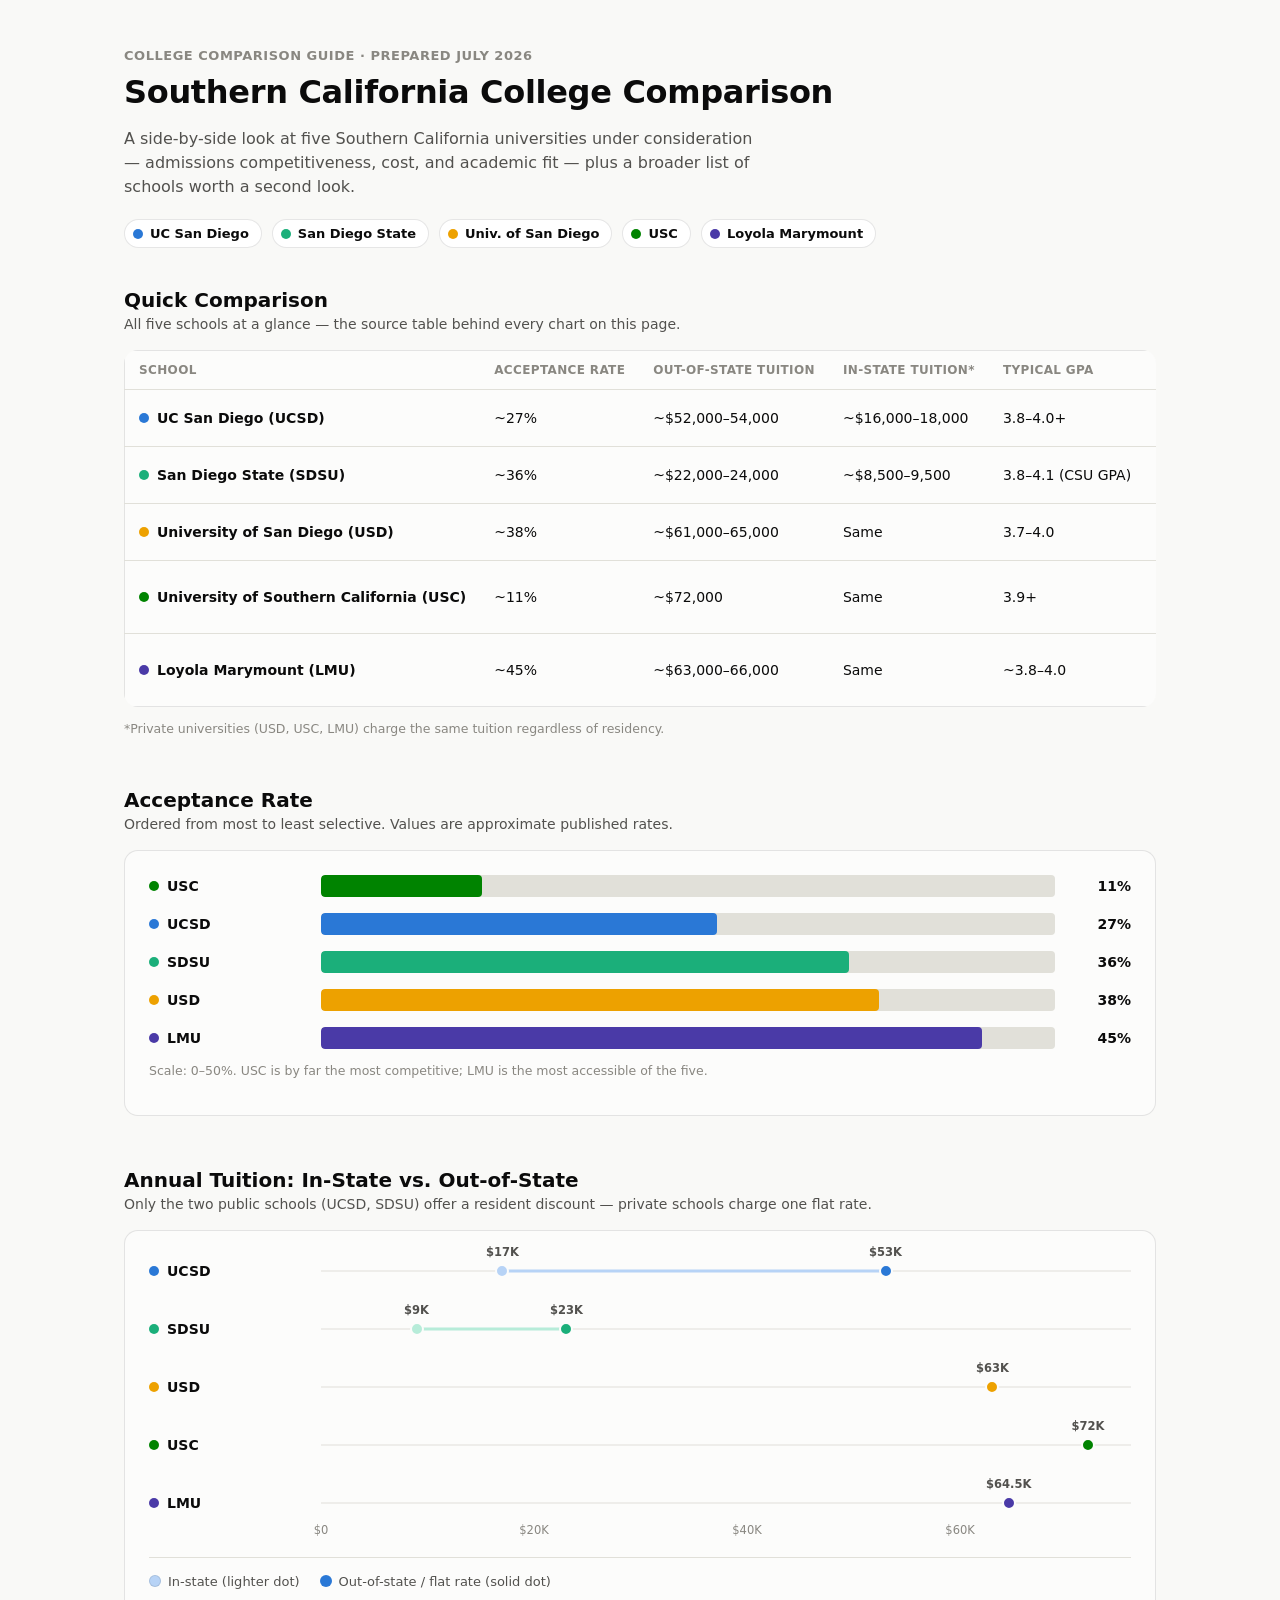
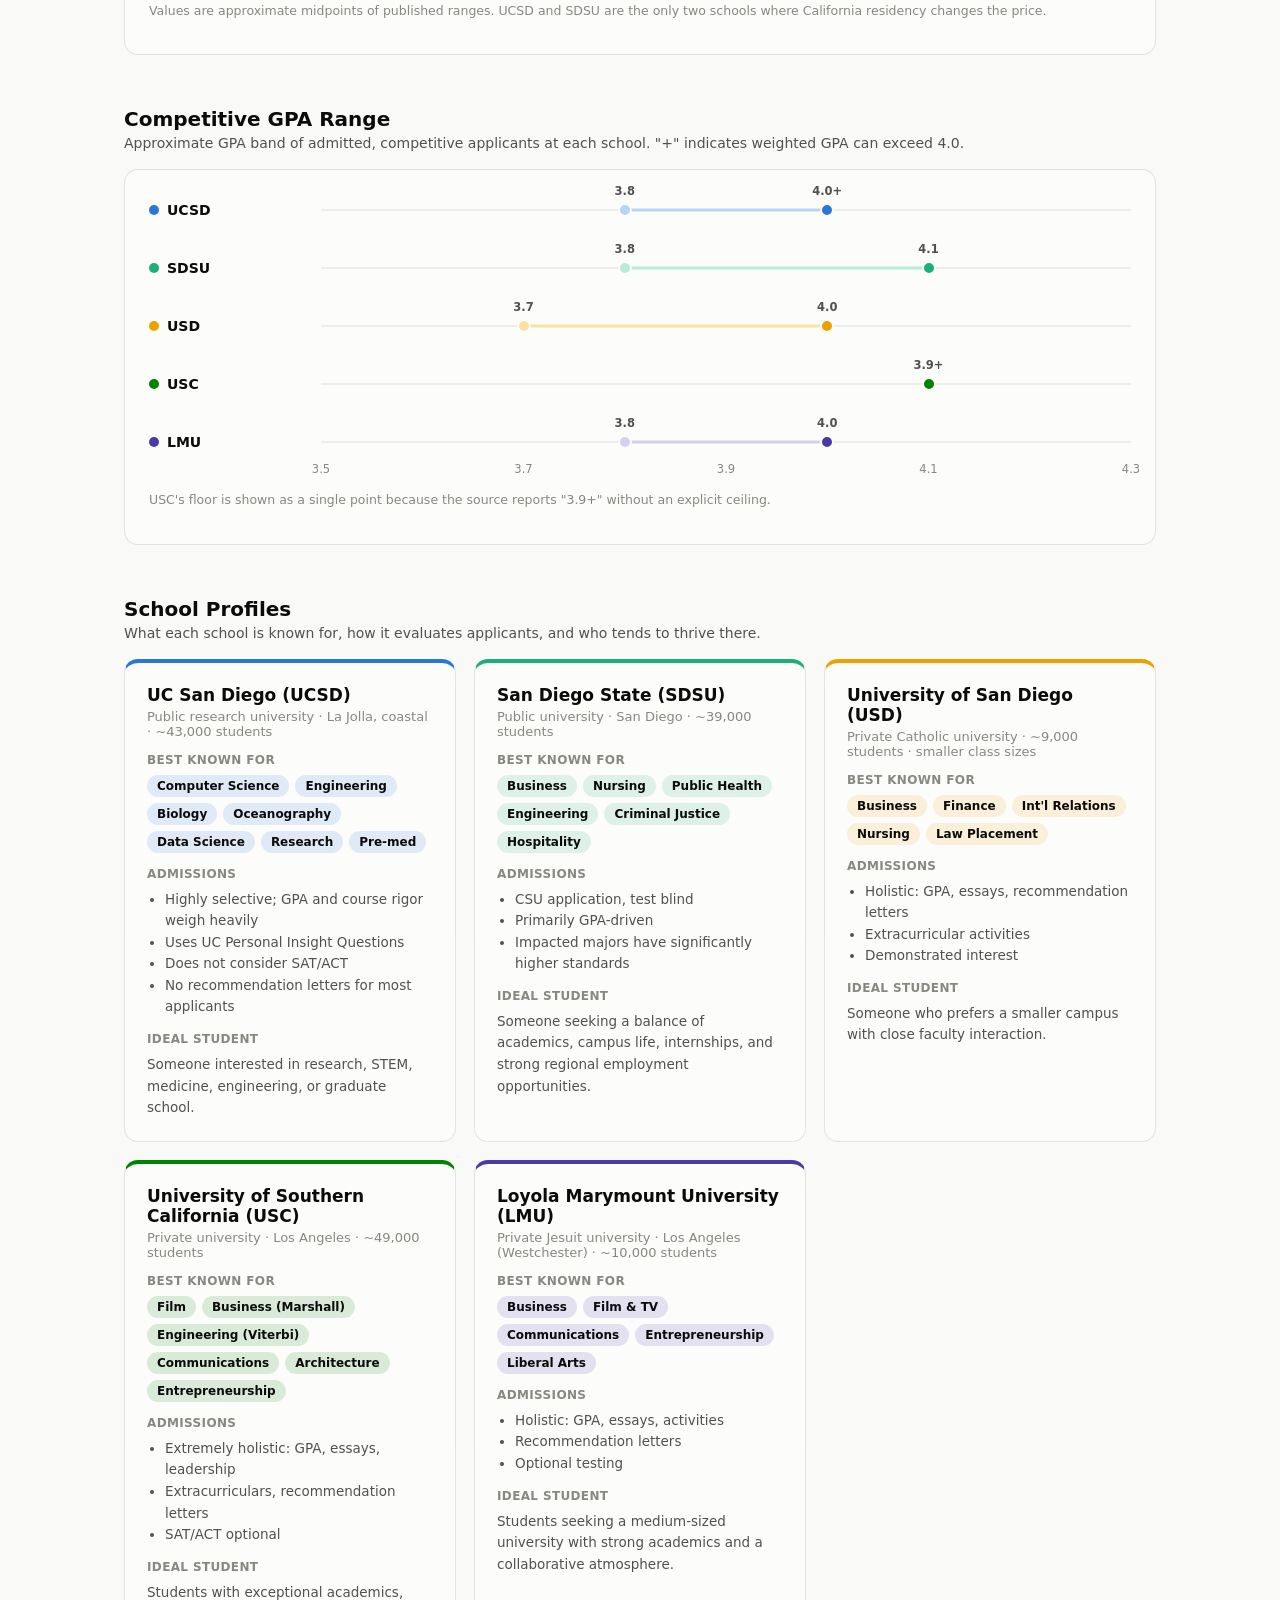
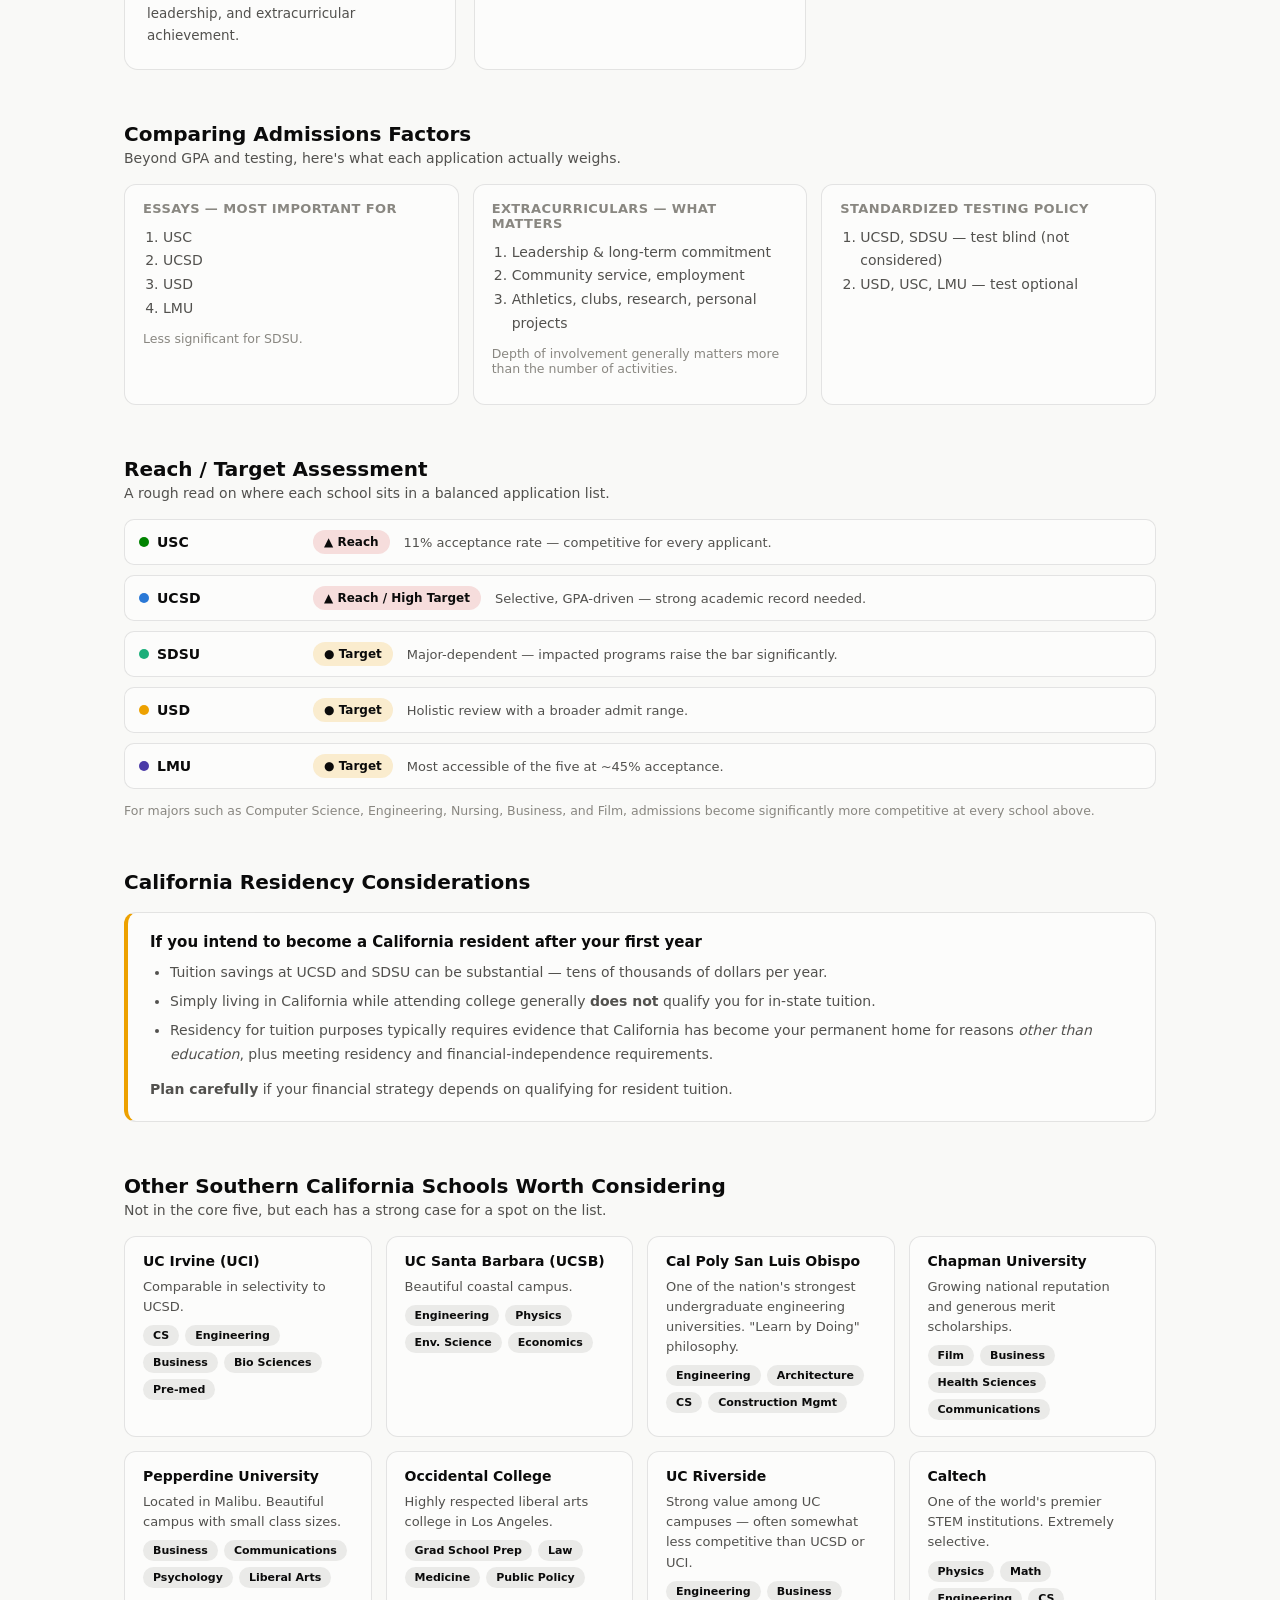
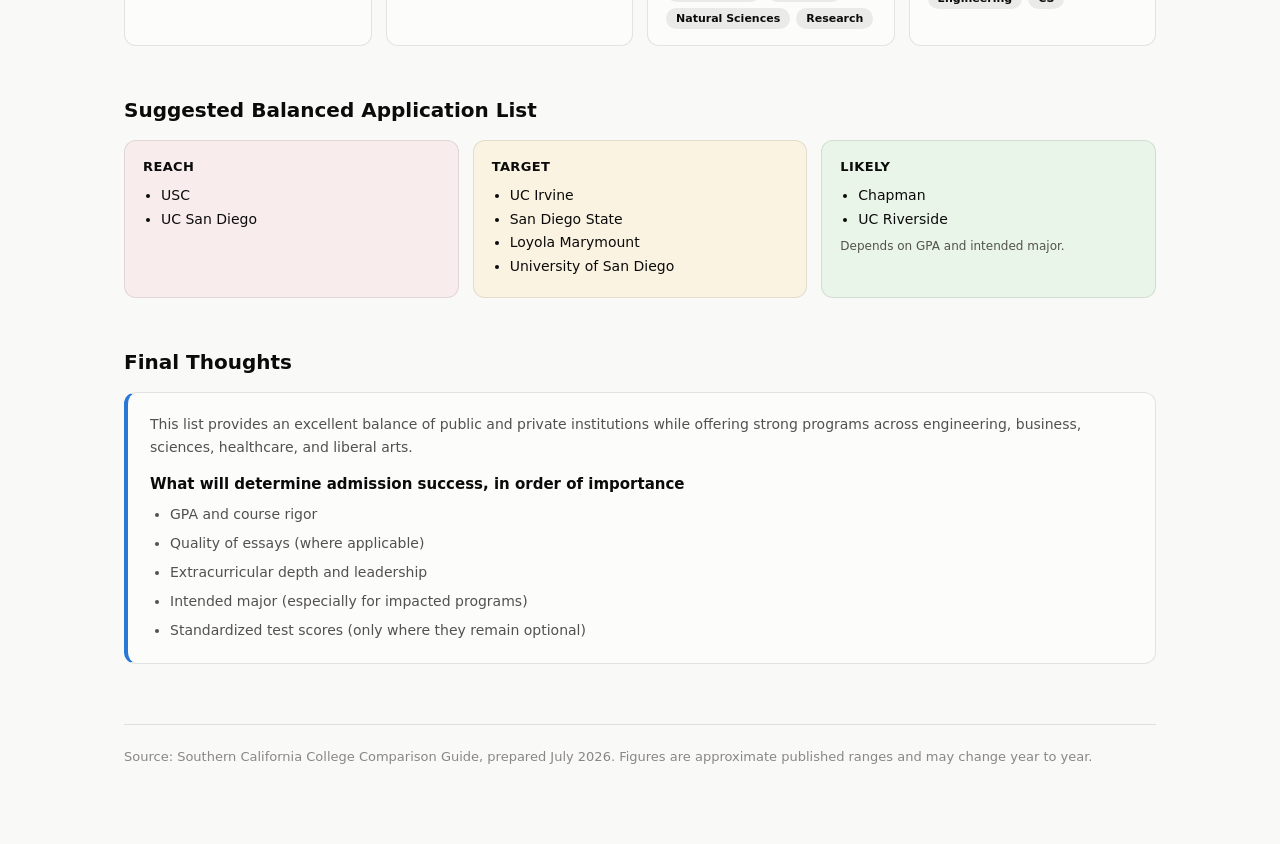
==== socal-college-report.html @ 4be4172a "college report & data" ====
<!DOCTYPE html>
<html lang="en">
<head>
<meta charset="UTF-8">
<meta name="viewport" content="width=device-width, initial-scale=1">
<title>Southern California College Comparison Guide</title>
<style>
  :root {
    --surface-1:      #fcfcfb;
    --surface-2:      #ffffff;
    --page-plane:     #f9f9f7;
    --text-primary:   #0b0b0b;
    --text-secondary: #52514e;
    --text-muted:     #898781;
    --gridline:       #e1e0d9;
    --baseline:       #c3c2b7;
    --border:         rgba(11,11,11,0.10);

    /* categorical — fixed order, one slot per school, used identically in every chart */
    --ucsd: #2a78d6;
    --sdsu: #1baf7a;
    --usd:  #eda100;
    --usc:  #008300;
    --lmu:  #4a3aa7;

    /* lighter tints for "in-state" / range-start dots (same hue, lighter step) */
    --ucsd-tint: #b7d3f6;
    --sdsu-tint: #b7ecd9;
    --usd-tint:  #ffe0a3;
    --usc-tint:  #b8dcb8;
    --lmu-tint:  #d6d0f0;

    --good:     #0ca30c;
    --serious:  #ec835a;
    --critical: #d03b3b;
  }
  @media (prefers-color-scheme: dark) {
    :root {
      --surface-1:      #1a1a19;
      --surface-2:      #202020;
      --page-plane:     #0d0d0d;
      --text-primary:   #ffffff;
      --text-secondary: #c3c2b7;
      --text-muted:     #898781;
      --gridline:       #2c2c2a;
      --baseline:       #383835;
      --border:         rgba(255,255,255,0.10);

      --ucsd: #3987e5;
      --sdsu: #199e70;
      --usd:  #c98500;
      --usc:  #008300;
      --lmu:  #9085e9;

      --ucsd-tint: #184f95;
      --sdsu-tint: #0f5c41;
      --usd-tint:  #6b4c00;
      --usc-tint:  #0d4d0d;
      --lmu-tint:  #2e2568;

      --good:     #0ca30c;
      --serious:  #ec835a;
      --critical: #e66767;
    }
  }

  * { box-sizing: border-box; }
  body {
    margin: 0;
    background: var(--page-plane);
    color: var(--text-primary);
    font-family: system-ui, -apple-system, "Segoe UI", sans-serif;
    -webkit-font-smoothing: antialiased;
  }
  .root {
    max-width: 1080px;
    margin: 0 auto;
    padding: 48px 24px 80px;
  }

  /* ---------- header ---------- */
  header.page-header { margin-bottom: 40px; }
  .eyebrow {
    font-size: 13px;
    font-weight: 600;
    letter-spacing: 0.04em;
    text-transform: uppercase;
    color: var(--text-muted);
    margin-bottom: 10px;
  }
  h1 {
    font-size: 32px;
    font-weight: 700;
    margin: 0 0 10px;
    letter-spacing: -0.01em;
  }
  .subtitle {
    font-size: 16px;
    color: var(--text-secondary);
    max-width: 640px;
    line-height: 1.5;
    margin-bottom: 20px;
  }
  .school-chip-row {
    display: flex;
    gap: 10px;
    flex-wrap: wrap;
  }
  .school-chip {
    display: inline-flex;
    align-items: center;
    gap: 7px;
    font-size: 13px;
    font-weight: 600;
    color: var(--text-primary);
    background: var(--surface-2);
    border: 1px solid var(--border);
    border-radius: 999px;
    padding: 6px 12px 6px 8px;
  }
  .swatch {
    width: 10px;
    height: 10px;
    border-radius: 50%;
    flex-shrink: 0;
  }

  /* ---------- section shell ---------- */
  section { margin-bottom: 52px; }
  .section-head { margin-bottom: 18px; }
  h2 {
    font-size: 20px;
    font-weight: 700;
    margin: 0 0 4px;
  }
  .section-sub {
    font-size: 14px;
    color: var(--text-secondary);
    margin: 0;
  }
  .card {
    background: var(--surface-1);
    border: 1px solid var(--border);
    border-radius: 14px;
    padding: 24px;
  }

  /* ---------- quick comparison table ---------- */
  .table-scroll { overflow-x: auto; border-radius: 14px; }
  table.compare {
    width: 100%;
    border-collapse: collapse;
    background: var(--surface-1);
    border: 1px solid var(--border);
    border-radius: 14px;
    font-size: 14px;
    min-width: 760px;
  }
  table.compare caption { display: none; }
  table.compare th, table.compare td {
    padding: 12px 14px;
    text-align: left;
    border-bottom: 1px solid var(--gridline);
  }
  table.compare thead th {
    font-size: 12px;
    text-transform: uppercase;
    letter-spacing: 0.03em;
    color: var(--text-muted);
    font-weight: 600;
    white-space: nowrap;
  }
  table.compare tbody tr:last-child td { border-bottom: none; }
  table.compare td.num { font-variant-numeric: tabular-nums; white-space: nowrap; }
  table.compare .school-cell {
    display: flex;
    align-items: center;
    gap: 8px;
    font-weight: 600;
    white-space: nowrap;
  }
  .pill {
    display: inline-flex;
    align-items: center;
    gap: 5px;
    font-size: 12px;
    font-weight: 600;
    padding: 3px 9px;
    border-radius: 999px;
    border: 1px solid var(--border);
    white-space: nowrap;
  }
  .pill-blind { color: var(--text-primary); background: color-mix(in srgb, var(--text-muted) 14%, transparent); }
  .pill-optional { color: var(--text-primary); background: color-mix(in srgb, var(--good) 16%, transparent); }

  /* ---------- bar chart (acceptance rate) ---------- */
  .bar-chart { display: flex; flex-direction: column; gap: 16px; }
  .bar-row { display: grid; grid-template-columns: 160px 1fr 64px; align-items: center; gap: 12px; }
  .bar-row .bar-label { font-size: 14px; font-weight: 600; display: flex; align-items: center; gap: 8px; }
  .bar-track {
    position: relative;
    height: 22px;
    background: var(--gridline);
    border-radius: 4px;
    overflow: hidden;
  }
  .bar-fill {
    position: absolute;
    top: 0; left: 0; bottom: 0;
    border-radius: 4px;
    min-width: 4px;
    transition: filter 0.15s ease;
  }
  .bar-fill:hover, .bar-fill:focus-visible { filter: brightness(1.08); }
  .bar-row .bar-value { font-size: 14px; font-weight: 600; text-align: right; font-variant-numeric: tabular-nums; }
  .chart-note {
    font-size: 12.5px;
    color: var(--text-muted);
    margin-top: 14px;
  }

  /* ---------- dumbbell chart (tuition / GPA) ---------- */
  .dumbbell-chart { display: flex; flex-direction: column; gap: 26px; }
  .dumbbell-row { display: grid; grid-template-columns: 160px 1fr; align-items: center; gap: 12px; }
  .dumbbell-label { font-size: 14px; font-weight: 600; display: flex; align-items: center; gap: 8px; }
  .dumbbell-track {
    position: relative;
    height: 32px;
  }
  .dumbbell-axis-line {
    position: absolute;
    left: 0; right: 0; top: 50%;
    height: 1px;
    background: var(--gridline);
    transform: translateY(-50%);
  }
  .dumbbell-connector {
    position: absolute;
    top: 50%;
    height: 3px;
    border-radius: 2px;
    transform: translateY(-50%);
  }
  .dumbbell-dot {
    position: absolute;
    top: 50%;
    width: 14px;
    height: 14px;
    border-radius: 50%;
    transform: translate(-50%, -50%);
    border: 2px solid var(--surface-1);
    cursor: default;
  }
  .dumbbell-value {
    position: absolute;
    top: 50%;
    font-size: 11.5px;
    font-weight: 600;
    color: var(--text-secondary);
    white-space: nowrap;
    font-variant-numeric: tabular-nums;
  }
  .dumbbell-value.above { transform: translate(-50%, -26px); }
  .dumbbell-value.below { transform: translate(-50%, 12px); }
  .scale-ticks {
    display: grid;
    grid-template-columns: 160px 1fr;
    gap: 12px;
    margin-top: 4px;
  }
  .scale-ticks .tick-row {
    position: relative;
    height: 16px;
    font-size: 11.5px;
    color: var(--text-muted);
  }
  .tick-mark { position: absolute; transform: translateX(-50%); }

  .legend-row {
    display: flex;
    gap: 20px;
    flex-wrap: wrap;
    margin-top: 18px;
    padding-top: 16px;
    border-top: 1px solid var(--gridline);
  }
  .legend-item { display: flex; align-items: center; gap: 7px; font-size: 13px; color: var(--text-secondary); }
  .legend-dot { width: 12px; height: 12px; border-radius: 50%; flex-shrink: 0; }
  .legend-line { width: 16px; height: 3px; border-radius: 2px; flex-shrink: 0; }

  /* ---------- profile cards ---------- */
  .profile-grid {
    display: grid;
    grid-template-columns: repeat(auto-fit, minmax(300px, 1fr));
    gap: 18px;
  }
  .profile-card {
    background: var(--surface-1);
    border: 1px solid var(--border);
    border-top: 4px solid var(--accent);
    border-radius: 14px;
    padding: 22px;
    display: flex;
    flex-direction: column;
    gap: 14px;
  }
  .profile-card h3 {
    margin: 0;
    font-size: 17px;
    font-weight: 700;
  }
  .profile-meta {
    font-size: 13px;
    color: var(--text-muted);
    margin: 4px 0 0;
  }
  .profile-block h4 {
    margin: 0 0 8px;
    font-size: 12px;
    text-transform: uppercase;
    letter-spacing: 0.03em;
    color: var(--text-muted);
    font-weight: 700;
  }
  .tag-row { display: flex; flex-wrap: wrap; gap: 6px; }
  .tag {
    font-size: 12px;
    font-weight: 600;
    padding: 4px 10px;
    border-radius: 999px;
    background: color-mix(in srgb, var(--accent) 14%, var(--surface-1));
    color: var(--text-primary);
  }
  .profile-block ul {
    margin: 0;
    padding-left: 18px;
    font-size: 13.5px;
    color: var(--text-secondary);
    line-height: 1.6;
  }
  .profile-block p {
    margin: 0;
    font-size: 13.5px;
    color: var(--text-secondary);
    line-height: 1.6;
  }
  .stat-line-row {
    display: flex;
    gap: 18px;
    flex-wrap: wrap;
    font-size: 13px;
    padding-top: 4px;
    border-top: 1px solid var(--gridline);
  }
  .stat-line { display: flex; flex-direction: column; gap: 2px; }
  .stat-line .stat-k { color: var(--text-muted); font-size: 11px; text-transform: uppercase; letter-spacing: 0.03em; }
  .stat-line .stat-v { font-weight: 700; font-size: 14px; }

  /* ---------- reach/target badges ---------- */
  .badge-table { display: grid; gap: 10px; }
  .badge-row {
    display: grid;
    grid-template-columns: 160px auto 1fr;
    align-items: center;
    gap: 14px;
    padding: 10px 14px;
    background: var(--surface-1);
    border: 1px solid var(--border);
    border-radius: 10px;
  }
  .badge-row .bschool { font-weight: 700; font-size: 14px; display: flex; align-items: center; gap: 8px; }
  .badge {
    display: inline-flex;
    align-items: center;
    gap: 6px;
    font-size: 12px;
    font-weight: 700;
    padding: 5px 11px;
    border-radius: 999px;
    white-space: nowrap;
  }
  .badge-reach  { background: color-mix(in srgb, var(--critical) 16%, transparent); color: var(--text-primary); }
  .badge-target { background: color-mix(in srgb, var(--usd) 18%, transparent); color: var(--text-primary); }
  .badge-likely { background: color-mix(in srgb, var(--good) 16%, transparent); color: var(--text-primary); }
  .badge-note { font-size: 13px; color: var(--text-secondary); }

  /* ---------- callouts ---------- */
  .callout {
    background: var(--surface-1);
    border: 1px solid var(--border);
    border-left: 4px solid var(--usd);
    border-radius: 12px;
    padding: 20px 22px;
  }
  .callout h3 { margin: 0 0 10px; font-size: 15px; font-weight: 700; }
  .callout ul, .callout p { margin: 0; font-size: 14px; color: var(--text-secondary); line-height: 1.65; }
  .callout ul { padding-left: 20px; }
  .callout li + li { margin-top: 6px; }

  /* ---------- other schools grid ---------- */
  .other-grid {
    display: grid;
    grid-template-columns: repeat(auto-fit, minmax(240px, 1fr));
    gap: 14px;
  }
  .other-card {
    background: var(--surface-1);
    border: 1px solid var(--border);
    border-radius: 12px;
    padding: 16px 18px;
  }
  .other-card h4 { margin: 0 0 8px; font-size: 14px; font-weight: 700; }
  .other-card p { margin: 0 0 8px; font-size: 13px; color: var(--text-secondary); line-height: 1.55; }
  .other-card .tag-row { margin-top: 4px; }
  .other-card .tag { background: color-mix(in srgb, var(--text-muted) 16%, transparent); font-weight: 600; font-size: 11px; }

  /* ---------- application list ---------- */
  .app-list-grid {
    display: grid;
    grid-template-columns: repeat(3, 1fr);
    gap: 14px;
  }
  .app-list-col {
    border-radius: 12px;
    padding: 18px;
    border: 1px solid var(--border);
  }
  .app-list-col.reach  { background: color-mix(in srgb, var(--critical) 8%, var(--surface-1)); }
  .app-list-col.target { background: color-mix(in srgb, var(--usd) 10%, var(--surface-1)); }
  .app-list-col.likely { background: color-mix(in srgb, var(--good) 8%, var(--surface-1)); }
  .app-list-col h4 {
    margin: 0 0 10px;
    font-size: 13px;
    text-transform: uppercase;
    letter-spacing: 0.03em;
  }
  .app-list-col ul { margin: 0; padding-left: 18px; font-size: 14px; line-height: 1.7; color: var(--text-primary); }

  /* ---------- factors table ---------- */
  .factor-grid {
    display: grid;
    grid-template-columns: repeat(auto-fit, minmax(220px, 1fr));
    gap: 14px;
  }
  .factor-card {
    background: var(--surface-1);
    border: 1px solid var(--border);
    border-radius: 12px;
    padding: 16px 18px;
  }
  .factor-card h4 { margin: 0 0 10px; font-size: 13px; color: var(--text-muted); text-transform: uppercase; letter-spacing: 0.03em; font-weight: 700; }
  .factor-card ol { margin: 0; padding-left: 20px; font-size: 14px; line-height: 1.7; color: var(--text-secondary); }

  footer.page-footer {
    margin-top: 60px;
    padding-top: 24px;
    border-top: 1px solid var(--gridline);
    font-size: 13px;
    color: var(--text-muted);
  }

  @media (max-width: 700px) {
    .bar-row { grid-template-columns: 110px 1fr 52px; }
    .dumbbell-row, .scale-ticks { grid-template-columns: 110px 1fr; }
    .badge-row { grid-template-columns: 1fr; row-gap: 8px; }
    .app-list-grid { grid-template-columns: 1fr; }
  }
</style>
</head>
<body>
<div class="root">

  <header class="page-header">
    <div class="eyebrow">College Comparison Guide &middot; Prepared July 2026</div>
    <h1>Southern California College Comparison</h1>
    <p class="subtitle">A side-by-side look at five Southern California universities under consideration — admissions competitiveness, cost, and academic fit — plus a broader list of schools worth a second look.</p>
    <div class="school-chip-row">
      <span class="school-chip"><span class="swatch" style="background:var(--ucsd)"></span>UC San Diego</span>
      <span class="school-chip"><span class="swatch" style="background:var(--sdsu)"></span>San Diego State</span>
      <span class="school-chip"><span class="swatch" style="background:var(--usd)"></span>Univ. of San Diego</span>
      <span class="school-chip"><span class="swatch" style="background:var(--usc)"></span>USC</span>
      <span class="school-chip"><span class="swatch" style="background:var(--lmu)"></span>Loyola Marymount</span>
    </div>
  </header>

  <!-- ================= QUICK COMPARISON TABLE ================= -->
  <section aria-labelledby="quick-compare-h">
    <div class="section-head">
      <h2 id="quick-compare-h">Quick Comparison</h2>
      <p class="section-sub">All five schools at a glance — the source table behind every chart on this page.</p>
    </div>
    <div class="table-scroll">
      <table class="compare">
        <caption>Comparison of acceptance rate, tuition, GPA, and testing policy across five schools</caption>
        <thead>
          <tr>
            <th scope="col">School</th>
            <th scope="col">Acceptance Rate</th>
            <th scope="col">Out-of-State Tuition</th>
            <th scope="col">In-State Tuition*</th>
            <th scope="col">Typical GPA</th>
            <th scope="col">SAT</th>
            <th scope="col">ACT</th>
            <th scope="col">Testing Policy</th>
          </tr>
        </thead>
        <tbody>
          <tr>
            <td><span class="school-cell"><span class="swatch" style="background:var(--ucsd)"></span>UC San Diego (UCSD)</span></td>
            <td class="num">~27%</td>
            <td class="num">~$52,000&ndash;54,000</td>
            <td class="num">~$16,000&ndash;18,000</td>
            <td class="num">3.8&ndash;4.0+</td>
            <td>Not considered</td>
            <td>Not considered</td>
            <td><span class="pill pill-blind">Test Blind</span></td>
          </tr>
          <tr>
            <td><span class="school-cell"><span class="swatch" style="background:var(--sdsu)"></span>San Diego State (SDSU)</span></td>
            <td class="num">~36%</td>
            <td class="num">~$22,000&ndash;24,000</td>
            <td class="num">~$8,500&ndash;9,500</td>
            <td class="num">3.8&ndash;4.1 (CSU GPA)</td>
            <td>Not considered</td>
            <td>Not considered</td>
            <td><span class="pill pill-blind">Test Blind</span></td>
          </tr>
          <tr>
            <td><span class="school-cell"><span class="swatch" style="background:var(--usd)"></span>University of San Diego (USD)</span></td>
            <td class="num">~38%</td>
            <td class="num">~$61,000&ndash;65,000</td>
            <td class="num">Same</td>
            <td class="num">3.7&ndash;4.0</td>
            <td>Test Optional</td>
            <td>Test Optional</td>
            <td><span class="pill pill-optional">Test Optional</span></td>
          </tr>
          <tr>
            <td><span class="school-cell"><span class="swatch" style="background:var(--usc)"></span>University of Southern California (USC)</span></td>
            <td class="num">~11%</td>
            <td class="num">~$72,000</td>
            <td class="num">Same</td>
            <td class="num">3.9+</td>
            <td>1490&ndash;1550 (if submitted)</td>
            <td>33&ndash;35</td>
            <td><span class="pill pill-optional">Test Optional</span></td>
          </tr>
          <tr>
            <td><span class="school-cell"><span class="swatch" style="background:var(--lmu)"></span>Loyola Marymount (LMU)</span></td>
            <td class="num">~45%</td>
            <td class="num">~$63,000&ndash;66,000</td>
            <td class="num">Same</td>
            <td class="num">~3.8&ndash;4.0</td>
            <td>1280&ndash;1400 (if submitted)</td>
            <td>28&ndash;32</td>
            <td><span class="pill pill-optional">Test Optional</span></td>
          </tr>
        </tbody>
      </table>
    </div>
    <p class="chart-note">*Private universities (USD, USC, LMU) charge the same tuition regardless of residency.</p>
  </section>

  <!-- ================= ACCEPTANCE RATE CHART ================= -->
  <section aria-labelledby="accept-h">
    <div class="section-head">
      <h2 id="accept-h">Acceptance Rate</h2>
      <p class="section-sub">Ordered from most to least selective. Values are approximate published rates.</p>
    </div>
    <div class="card">
      <div class="bar-chart" role="img" aria-label="Acceptance rate by school: USC 11%, UCSD 27%, SDSU 36%, USD 38%, LMU 45%">
        <div class="bar-row">
          <span class="bar-label"><span class="swatch" style="background:var(--usc)"></span>USC</span>
          <div class="bar-track"><div class="bar-fill" style="width:22%; background:var(--usc);" title="USC — 11% acceptance rate"></div></div>
          <span class="bar-value">11%</span>
        </div>
        <div class="bar-row">
          <span class="bar-label"><span class="swatch" style="background:var(--ucsd)"></span>UCSD</span>
          <div class="bar-track"><div class="bar-fill" style="width:54%; background:var(--ucsd);" title="UCSD — 27% acceptance rate"></div></div>
          <span class="bar-value">27%</span>
        </div>
        <div class="bar-row">
          <span class="bar-label"><span class="swatch" style="background:var(--sdsu)"></span>SDSU</span>
          <div class="bar-track"><div class="bar-fill" style="width:72%; background:var(--sdsu);" title="SDSU — 36% acceptance rate"></div></div>
          <span class="bar-value">36%</span>
        </div>
        <div class="bar-row">
          <span class="bar-label"><span class="swatch" style="background:var(--usd)"></span>USD</span>
          <div class="bar-track"><div class="bar-fill" style="width:76%; background:var(--usd);" title="USD — 38% acceptance rate"></div></div>
          <span class="bar-value">38%</span>
        </div>
        <div class="bar-row">
          <span class="bar-label"><span class="swatch" style="background:var(--lmu)"></span>LMU</span>
          <div class="bar-track"><div class="bar-fill" style="width:90%; background:var(--lmu);" title="LMU — 45% acceptance rate"></div></div>
          <span class="bar-value">45%</span>
        </div>
      </div>
      <p class="chart-note">Scale: 0&ndash;50%. USC is by far the most competitive; LMU is the most accessible of the five.</p>
    </div>
  </section>

  <!-- ================= TUITION DUMBBELL ================= -->
  <section aria-labelledby="tuition-h">
    <div class="section-head">
      <h2 id="tuition-h">Annual Tuition: In-State vs. Out-of-State</h2>
      <p class="section-sub">Only the two public schools (UCSD, SDSU) offer a resident discount — private schools charge one flat rate.</p>
    </div>
    <div class="card">
      <div class="dumbbell-chart" role="img" aria-label="Tuition ranges by school, in-state versus out-of-state, midpoints: UCSD 17k-53k, SDSU 9k-23k, USD 63k flat, USC 72k flat, LMU 64.5k flat">
        <!-- scale 0 - 76000 -->
        <div class="dumbbell-row">
          <span class="dumbbell-label"><span class="swatch" style="background:var(--ucsd)"></span>UCSD</span>
          <div class="dumbbell-track">
            <div class="dumbbell-axis-line"></div>
            <div class="dumbbell-connector" style="left:22.4%; width:47.4%; background:var(--ucsd-tint);"></div>
            <div class="dumbbell-value above" style="left:22.4%;">$17K</div>
            <div class="dumbbell-dot" style="left:22.4%; background:var(--ucsd-tint); border-color:var(--surface-1);" title="UCSD in-state — ~$17,000"></div>
            <div class="dumbbell-dot" style="left:69.7%; background:var(--ucsd);" title="UCSD out-of-state — ~$53,000"></div>
            <div class="dumbbell-value above" style="left:69.7%;">$53K</div>
          </div>
        </div>
        <div class="dumbbell-row">
          <span class="dumbbell-label"><span class="swatch" style="background:var(--sdsu)"></span>SDSU</span>
          <div class="dumbbell-track">
            <div class="dumbbell-axis-line"></div>
            <div class="dumbbell-connector" style="left:11.8%; width:18.5%; background:var(--sdsu-tint);"></div>
            <div class="dumbbell-value above" style="left:11.8%;">$9K</div>
            <div class="dumbbell-dot" style="left:11.8%; background:var(--sdsu-tint); border-color:var(--surface-1);" title="SDSU in-state — ~$9,000"></div>
            <div class="dumbbell-dot" style="left:30.3%; background:var(--sdsu);" title="SDSU out-of-state — ~$23,000"></div>
            <div class="dumbbell-value above" style="left:30.3%;">$23K</div>
          </div>
        </div>
        <div class="dumbbell-row">
          <span class="dumbbell-label"><span class="swatch" style="background:var(--usd)"></span>USD</span>
          <div class="dumbbell-track">
            <div class="dumbbell-axis-line"></div>
            <div class="dumbbell-dot" style="left:82.9%; background:var(--usd);" title="USD — ~$63,000 flat rate"></div>
            <div class="dumbbell-value above" style="left:82.9%;">$63K</div>
          </div>
        </div>
        <div class="dumbbell-row">
          <span class="dumbbell-label"><span class="swatch" style="background:var(--usc)"></span>USC</span>
          <div class="dumbbell-track">
            <div class="dumbbell-axis-line"></div>
            <div class="dumbbell-dot" style="left:94.7%; background:var(--usc);" title="USC — $72,000 flat rate"></div>
            <div class="dumbbell-value above" style="left:94.7%;">$72K</div>
          </div>
        </div>
        <div class="dumbbell-row">
          <span class="dumbbell-label"><span class="swatch" style="background:var(--lmu)"></span>LMU</span>
          <div class="dumbbell-track">
            <div class="dumbbell-axis-line"></div>
            <div class="dumbbell-dot" style="left:84.9%; background:var(--lmu);" title="LMU — ~$64,500 flat rate"></div>
            <div class="dumbbell-value above" style="left:84.9%;">$64.5K</div>
          </div>
        </div>
      </div>
      <div class="scale-ticks">
        <div></div>
        <div class="tick-row">
          <span class="tick-mark" style="left:0%;">$0</span>
          <span class="tick-mark" style="left:26.3%;">$20K</span>
          <span class="tick-mark" style="left:52.6%;">$40K</span>
          <span class="tick-mark" style="left:78.9%;">$60K</span>
        </div>
      </div>
      <div class="legend-row">
        <span class="legend-item"><span class="legend-dot" style="background:var(--ucsd-tint); border:1px solid var(--border);"></span>In-state (lighter dot)</span>
        <span class="legend-item"><span class="legend-dot" style="background:var(--ucsd);"></span>Out-of-state / flat rate (solid dot)</span>
      </div>
      <p class="chart-note">Values are approximate midpoints of published ranges. UCSD and SDSU are the only two schools where California residency changes the price.</p>
    </div>
  </section>

  <!-- ================= GPA RANGE CHART ================= -->
  <section aria-labelledby="gpa-h">
    <div class="section-head">
      <h2 id="gpa-h">Competitive GPA Range</h2>
      <p class="section-sub">Approximate GPA band of admitted, competitive applicants at each school. "+" indicates weighted GPA can exceed 4.0.</p>
    </div>
    <div class="card">
      <div class="dumbbell-chart" role="img" aria-label="Competitive GPA ranges: UCSD 3.8 to 4.0+, SDSU 3.8 to 4.1, USD 3.7 to 4.0, USC 3.9+, LMU 3.8 to 4.0">
        <!-- scale 3.5 - 4.3 -->
        <div class="dumbbell-row">
          <span class="dumbbell-label"><span class="swatch" style="background:var(--ucsd)"></span>UCSD</span>
          <div class="dumbbell-track">
            <div class="dumbbell-axis-line"></div>
            <div class="dumbbell-connector" style="left:37.5%; width:25%; background:var(--ucsd-tint);"></div>
            <div class="dumbbell-value above" style="left:37.5%;">3.8</div>
            <div class="dumbbell-dot" style="left:37.5%; background:var(--ucsd-tint); border-color:var(--surface-1);" title="UCSD — GPA floor ~3.8"></div>
            <div class="dumbbell-dot" style="left:62.5%; background:var(--ucsd);" title="UCSD — GPA ceiling 4.0+"></div>
            <div class="dumbbell-value above" style="left:62.5%;">4.0+</div>
          </div>
        </div>
        <div class="dumbbell-row">
          <span class="dumbbell-label"><span class="swatch" style="background:var(--sdsu)"></span>SDSU</span>
          <div class="dumbbell-track">
            <div class="dumbbell-axis-line"></div>
            <div class="dumbbell-connector" style="left:37.5%; width:37.5%; background:var(--sdsu-tint);"></div>
            <div class="dumbbell-value above" style="left:37.5%;">3.8</div>
            <div class="dumbbell-dot" style="left:37.5%; background:var(--sdsu-tint); border-color:var(--surface-1);" title="SDSU — GPA floor ~3.8 (CSU GPA)"></div>
            <div class="dumbbell-dot" style="left:75%; background:var(--sdsu);" title="SDSU — GPA ceiling 4.1 (CSU GPA)"></div>
            <div class="dumbbell-value above" style="left:75%;">4.1</div>
          </div>
        </div>
        <div class="dumbbell-row">
          <span class="dumbbell-label"><span class="swatch" style="background:var(--usd)"></span>USD</span>
          <div class="dumbbell-track">
            <div class="dumbbell-axis-line"></div>
            <div class="dumbbell-connector" style="left:25%; width:37.5%; background:var(--usd-tint);"></div>
            <div class="dumbbell-value above" style="left:25%;">3.7</div>
            <div class="dumbbell-dot" style="left:25%; background:var(--usd-tint); border-color:var(--surface-1);" title="USD — GPA floor ~3.7"></div>
            <div class="dumbbell-dot" style="left:62.5%; background:var(--usd);" title="USD — GPA ceiling 4.0"></div>
            <div class="dumbbell-value above" style="left:62.5%;">4.0</div>
          </div>
        </div>
        <div class="dumbbell-row">
          <span class="dumbbell-label"><span class="swatch" style="background:var(--usc)"></span>USC</span>
          <div class="dumbbell-track">
            <div class="dumbbell-axis-line"></div>
            <div class="dumbbell-dot" style="left:75%; background:var(--usc);" title="USC — GPA 3.9+"></div>
            <div class="dumbbell-value above" style="left:75%;">3.9+</div>
          </div>
        </div>
        <div class="dumbbell-row">
          <span class="dumbbell-label"><span class="swatch" style="background:var(--lmu)"></span>LMU</span>
          <div class="dumbbell-track">
            <div class="dumbbell-axis-line"></div>
            <div class="dumbbell-connector" style="left:37.5%; width:25%; background:var(--lmu-tint);"></div>
            <div class="dumbbell-value above" style="left:37.5%;">3.8</div>
            <div class="dumbbell-dot" style="left:37.5%; background:var(--lmu-tint); border-color:var(--surface-1);" title="LMU — GPA floor ~3.8"></div>
            <div class="dumbbell-dot" style="left:62.5%; background:var(--lmu);" title="LMU — GPA ceiling 4.0"></div>
            <div class="dumbbell-value above" style="left:62.5%;">4.0</div>
          </div>
        </div>
      </div>
      <div class="scale-ticks">
        <div></div>
        <div class="tick-row">
          <span class="tick-mark" style="left:0%;">3.5</span>
          <span class="tick-mark" style="left:25%;">3.7</span>
          <span class="tick-mark" style="left:50%;">3.9</span>
          <span class="tick-mark" style="left:75%;">4.1</span>
          <span class="tick-mark" style="left:100%;">4.3</span>
        </div>
      </div>
      <p class="chart-note">USC's floor is shown as a single point because the source reports "3.9+" without an explicit ceiling.</p>
    </div>
  </section>

  <!-- ================= SCHOOL PROFILES ================= -->
  <section aria-labelledby="profiles-h">
    <div class="section-head">
      <h2 id="profiles-h">School Profiles</h2>
      <p class="section-sub">What each school is known for, how it evaluates applicants, and who tends to thrive there.</p>
    </div>
    <div class="profile-grid">

      <article class="profile-card" style="--accent: var(--ucsd);">
        <div>
          <h3>UC San Diego (UCSD)</h3>
          <p class="profile-meta">Public research university &middot; La Jolla, coastal &middot; ~43,000 students</p>
        </div>
        <div class="profile-block">
          <h4>Best Known For</h4>
          <div class="tag-row">
            <span class="tag">Computer Science</span><span class="tag">Engineering</span><span class="tag">Biology</span><span class="tag">Oceanography</span><span class="tag">Data Science</span><span class="tag">Research</span><span class="tag">Pre-med</span>
          </div>
        </div>
        <div class="profile-block">
          <h4>Admissions</h4>
          <ul>
            <li>Highly selective; GPA and course rigor weigh heavily</li>
            <li>Uses UC Personal Insight Questions</li>
            <li>Does not consider SAT/ACT</li>
            <li>No recommendation letters for most applicants</li>
          </ul>
        </div>
        <div class="profile-block">
          <h4>Ideal Student</h4>
          <p>Someone interested in research, STEM, medicine, engineering, or graduate school.</p>
        </div>
      </article>

      <article class="profile-card" style="--accent: var(--sdsu);">
        <div>
          <h3>San Diego State (SDSU)</h3>
          <p class="profile-meta">Public university &middot; San Diego &middot; ~39,000 students</p>
        </div>
        <div class="profile-block">
          <h4>Best Known For</h4>
          <div class="tag-row">
            <span class="tag">Business</span><span class="tag">Nursing</span><span class="tag">Public Health</span><span class="tag">Engineering</span><span class="tag">Criminal Justice</span><span class="tag">Hospitality</span>
          </div>
        </div>
        <div class="profile-block">
          <h4>Admissions</h4>
          <ul>
            <li>CSU application, test blind</li>
            <li>Primarily GPA-driven</li>
            <li>Impacted majors have significantly higher standards</li>
          </ul>
        </div>
        <div class="profile-block">
          <h4>Ideal Student</h4>
          <p>Someone seeking a balance of academics, campus life, internships, and strong regional employment opportunities.</p>
        </div>
      </article>

      <article class="profile-card" style="--accent: var(--usd);">
        <div>
          <h3>University of San Diego (USD)</h3>
          <p class="profile-meta">Private Catholic university &middot; ~9,000 students &middot; smaller class sizes</p>
        </div>
        <div class="profile-block">
          <h4>Best Known For</h4>
          <div class="tag-row">
            <span class="tag">Business</span><span class="tag">Finance</span><span class="tag">Int'l Relations</span><span class="tag">Nursing</span><span class="tag">Law Placement</span>
          </div>
        </div>
        <div class="profile-block">
          <h4>Admissions</h4>
          <ul>
            <li>Holistic: GPA, essays, recommendation letters</li>
            <li>Extracurricular activities</li>
            <li>Demonstrated interest</li>
          </ul>
        </div>
        <div class="profile-block">
          <h4>Ideal Student</h4>
          <p>Someone who prefers a smaller campus with close faculty interaction.</p>
        </div>
      </article>

      <article class="profile-card" style="--accent: var(--usc);">
        <div>
          <h3>University of Southern California (USC)</h3>
          <p class="profile-meta">Private university &middot; Los Angeles &middot; ~49,000 students</p>
        </div>
        <div class="profile-block">
          <h4>Best Known For</h4>
          <div class="tag-row">
            <span class="tag">Film</span><span class="tag">Business (Marshall)</span><span class="tag">Engineering (Viterbi)</span><span class="tag">Communications</span><span class="tag">Architecture</span><span class="tag">Entrepreneurship</span>
          </div>
        </div>
        <div class="profile-block">
          <h4>Admissions</h4>
          <ul>
            <li>Extremely holistic: GPA, essays, leadership</li>
            <li>Extracurriculars, recommendation letters</li>
            <li>SAT/ACT optional</li>
          </ul>
        </div>
        <div class="profile-block">
          <h4>Ideal Student</h4>
          <p>Students with exceptional academics, leadership, and extracurricular achievement.</p>
        </div>
      </article>

      <article class="profile-card" style="--accent: var(--lmu);">
        <div>
          <h3>Loyola Marymount University (LMU)</h3>
          <p class="profile-meta">Private Jesuit university &middot; Los Angeles (Westchester) &middot; ~10,000 students</p>
        </div>
        <div class="profile-block">
          <h4>Best Known For</h4>
          <div class="tag-row">
            <span class="tag">Business</span><span class="tag">Film &amp; TV</span><span class="tag">Communications</span><span class="tag">Entrepreneurship</span><span class="tag">Liberal Arts</span>
          </div>
        </div>
        <div class="profile-block">
          <h4>Admissions</h4>
          <ul>
            <li>Holistic: GPA, essays, activities</li>
            <li>Recommendation letters</li>
            <li>Optional testing</li>
          </ul>
        </div>
        <div class="profile-block">
          <h4>Ideal Student</h4>
          <p>Students seeking a medium-sized university with strong academics and a collaborative atmosphere.</p>
        </div>
      </article>

    </div>
  </section>

  <!-- ================= ADMISSIONS FACTORS ================= -->
  <section aria-labelledby="factors-h">
    <div class="section-head">
      <h2 id="factors-h">Comparing Admissions Factors</h2>
      <p class="section-sub">Beyond GPA and testing, here's what each application actually weighs.</p>
    </div>
    <div class="factor-grid">
      <div class="factor-card">
        <h4>Essays — most important for</h4>
        <ol>
          <li>USC</li><li>UCSD</li><li>USD</li><li>LMU</li>
        </ol>
        <p class="chart-note" style="margin-top:10px;">Less significant for SDSU.</p>
      </div>
      <div class="factor-card">
        <h4>Extracurriculars — what matters</h4>
        <ol>
          <li>Leadership &amp; long-term commitment</li>
          <li>Community service, employment</li>
          <li>Athletics, clubs, research, personal projects</li>
        </ol>
        <p class="chart-note" style="margin-top:10px;">Depth of involvement generally matters more than the number of activities.</p>
      </div>
      <div class="factor-card">
        <h4>Standardized testing policy</h4>
        <ol>
          <li>UCSD, SDSU — test blind (not considered)</li>
          <li>USD, USC, LMU — test optional</li>
        </ol>
      </div>
    </div>
  </section>

  <!-- ================= REACH / TARGET ================= -->
  <section aria-labelledby="reach-h">
    <div class="section-head">
      <h2 id="reach-h">Reach / Target Assessment</h2>
      <p class="section-sub">A rough read on where each school sits in a balanced application list.</p>
    </div>
    <div class="badge-table">
      <div class="badge-row">
        <span class="bschool"><span class="swatch" style="background:var(--usc)"></span>USC</span>
        <span class="badge badge-reach">&#9650; Reach</span>
        <span class="badge-note">11% acceptance rate — competitive for every applicant.</span>
      </div>
      <div class="badge-row">
        <span class="bschool"><span class="swatch" style="background:var(--ucsd)"></span>UCSD</span>
        <span class="badge badge-reach">&#9650; Reach / High Target</span>
        <span class="badge-note">Selective, GPA-driven — strong academic record needed.</span>
      </div>
      <div class="badge-row">
        <span class="bschool"><span class="swatch" style="background:var(--sdsu)"></span>SDSU</span>
        <span class="badge badge-target">&#9679; Target</span>
        <span class="badge-note">Major-dependent — impacted programs raise the bar significantly.</span>
      </div>
      <div class="badge-row">
        <span class="bschool"><span class="swatch" style="background:var(--usd)"></span>USD</span>
        <span class="badge badge-target">&#9679; Target</span>
        <span class="badge-note">Holistic review with a broader admit range.</span>
      </div>
      <div class="badge-row">
        <span class="bschool"><span class="swatch" style="background:var(--lmu)"></span>LMU</span>
        <span class="badge badge-target">&#9679; Target</span>
        <span class="badge-note">Most accessible of the five at ~45% acceptance.</span>
      </div>
    </div>
    <p class="chart-note">For majors such as Computer Science, Engineering, Nursing, Business, and Film, admissions become significantly more competitive at every school above.</p>
  </section>

  <!-- ================= RESIDENCY CALLOUT ================= -->
  <section aria-labelledby="residency-h">
    <div class="section-head">
      <h2 id="residency-h">California Residency Considerations</h2>
    </div>
    <div class="callout">
      <h3>If you intend to become a California resident after your first year</h3>
      <ul>
        <li>Tuition savings at UCSD and SDSU can be substantial — tens of thousands of dollars per year.</li>
        <li>Simply living in California while attending college generally <strong>does not</strong> qualify you for in-state tuition.</li>
        <li>Residency for tuition purposes typically requires evidence that California has become your permanent home for reasons <em>other than education</em>, plus meeting residency and financial-independence requirements.</li>
      </ul>
      <p style="margin-top:12px;"><strong>Plan carefully</strong> if your financial strategy depends on qualifying for resident tuition.</p>
    </div>
  </section>

  <!-- ================= OTHER SCHOOLS ================= -->
  <section aria-labelledby="other-h">
    <div class="section-head">
      <h2 id="other-h">Other Southern California Schools Worth Considering</h2>
      <p class="section-sub">Not in the core five, but each has a strong case for a spot on the list.</p>
    </div>
    <div class="other-grid">
      <div class="other-card">
        <h4>UC Irvine (UCI)</h4>
        <p>Comparable in selectivity to UCSD.</p>
        <div class="tag-row"><span class="tag">CS</span><span class="tag">Engineering</span><span class="tag">Business</span><span class="tag">Bio Sciences</span><span class="tag">Pre-med</span></div>
      </div>
      <div class="other-card">
        <h4>UC Santa Barbara (UCSB)</h4>
        <p>Beautiful coastal campus.</p>
        <div class="tag-row"><span class="tag">Engineering</span><span class="tag">Physics</span><span class="tag">Env. Science</span><span class="tag">Economics</span></div>
      </div>
      <div class="other-card">
        <h4>Cal Poly San Luis Obispo</h4>
        <p>One of the nation's strongest undergraduate engineering universities. "Learn by Doing" philosophy.</p>
        <div class="tag-row"><span class="tag">Engineering</span><span class="tag">Architecture</span><span class="tag">CS</span><span class="tag">Construction Mgmt</span></div>
      </div>
      <div class="other-card">
        <h4>Chapman University</h4>
        <p>Growing national reputation and generous merit scholarships.</p>
        <div class="tag-row"><span class="tag">Film</span><span class="tag">Business</span><span class="tag">Health Sciences</span><span class="tag">Communications</span></div>
      </div>
      <div class="other-card">
        <h4>Pepperdine University</h4>
        <p>Located in Malibu. Beautiful campus with small class sizes.</p>
        <div class="tag-row"><span class="tag">Business</span><span class="tag">Communications</span><span class="tag">Psychology</span><span class="tag">Liberal Arts</span></div>
      </div>
      <div class="other-card">
        <h4>Occidental College</h4>
        <p>Highly respected liberal arts college in Los Angeles.</p>
        <div class="tag-row"><span class="tag">Grad School Prep</span><span class="tag">Law</span><span class="tag">Medicine</span><span class="tag">Public Policy</span></div>
      </div>
      <div class="other-card">
        <h4>UC Riverside</h4>
        <p>Strong value among UC campuses — often somewhat less competitive than UCSD or UCI.</p>
        <div class="tag-row"><span class="tag">Engineering</span><span class="tag">Business</span><span class="tag">Natural Sciences</span><span class="tag">Research</span></div>
      </div>
      <div class="other-card">
        <h4>Caltech</h4>
        <p>One of the world's premier STEM institutions. Extremely selective.</p>
        <div class="tag-row"><span class="tag">Physics</span><span class="tag">Math</span><span class="tag">Engineering</span><span class="tag">CS</span></div>
      </div>
    </div>
  </section>

  <!-- ================= APPLICATION LIST ================= -->
  <section aria-labelledby="applist-h">
    <div class="section-head">
      <h2 id="applist-h">Suggested Balanced Application List</h2>
    </div>
    <div class="app-list-grid">
      <div class="app-list-col reach">
        <h4>Reach</h4>
        <ul><li>USC</li><li>UC San Diego</li></ul>
      </div>
      <div class="app-list-col target">
        <h4>Target</h4>
        <ul><li>UC Irvine</li><li>San Diego State</li><li>Loyola Marymount</li><li>University of San Diego</li></ul>
      </div>
      <div class="app-list-col likely">
        <h4>Likely</h4>
        <ul><li>Chapman</li><li>UC Riverside</li></ul>
        <p style="font-size:12px; color:var(--text-secondary); margin:8px 0 0;">Depends on GPA and intended major.</p>
      </div>
    </div>
  </section>

  <!-- ================= FINAL THOUGHTS ================= -->
  <section aria-labelledby="final-h">
    <div class="section-head">
      <h2 id="final-h">Final Thoughts</h2>
    </div>
    <div class="callout" style="border-left-color: var(--ucsd);">
      <p>This list provides an excellent balance of public and private institutions while offering strong programs across engineering, business, sciences, healthcare, and liberal arts.</p>
      <h3 style="margin-top:16px;">What will determine admission success, in order of importance</h3>
      <ul>
        <li>GPA and course rigor</li>
        <li>Quality of essays (where applicable)</li>
        <li>Extracurricular depth and leadership</li>
        <li>Intended major (especially for impacted programs)</li>
        <li>Standardized test scores (only where they remain optional)</li>
      </ul>
    </div>
  </section>

  <footer class="page-footer">
    Source: Southern California College Comparison Guide, prepared July 2026. Figures are approximate published ranges and may change year to year.
  </footer>

</div>
</body>
</html>
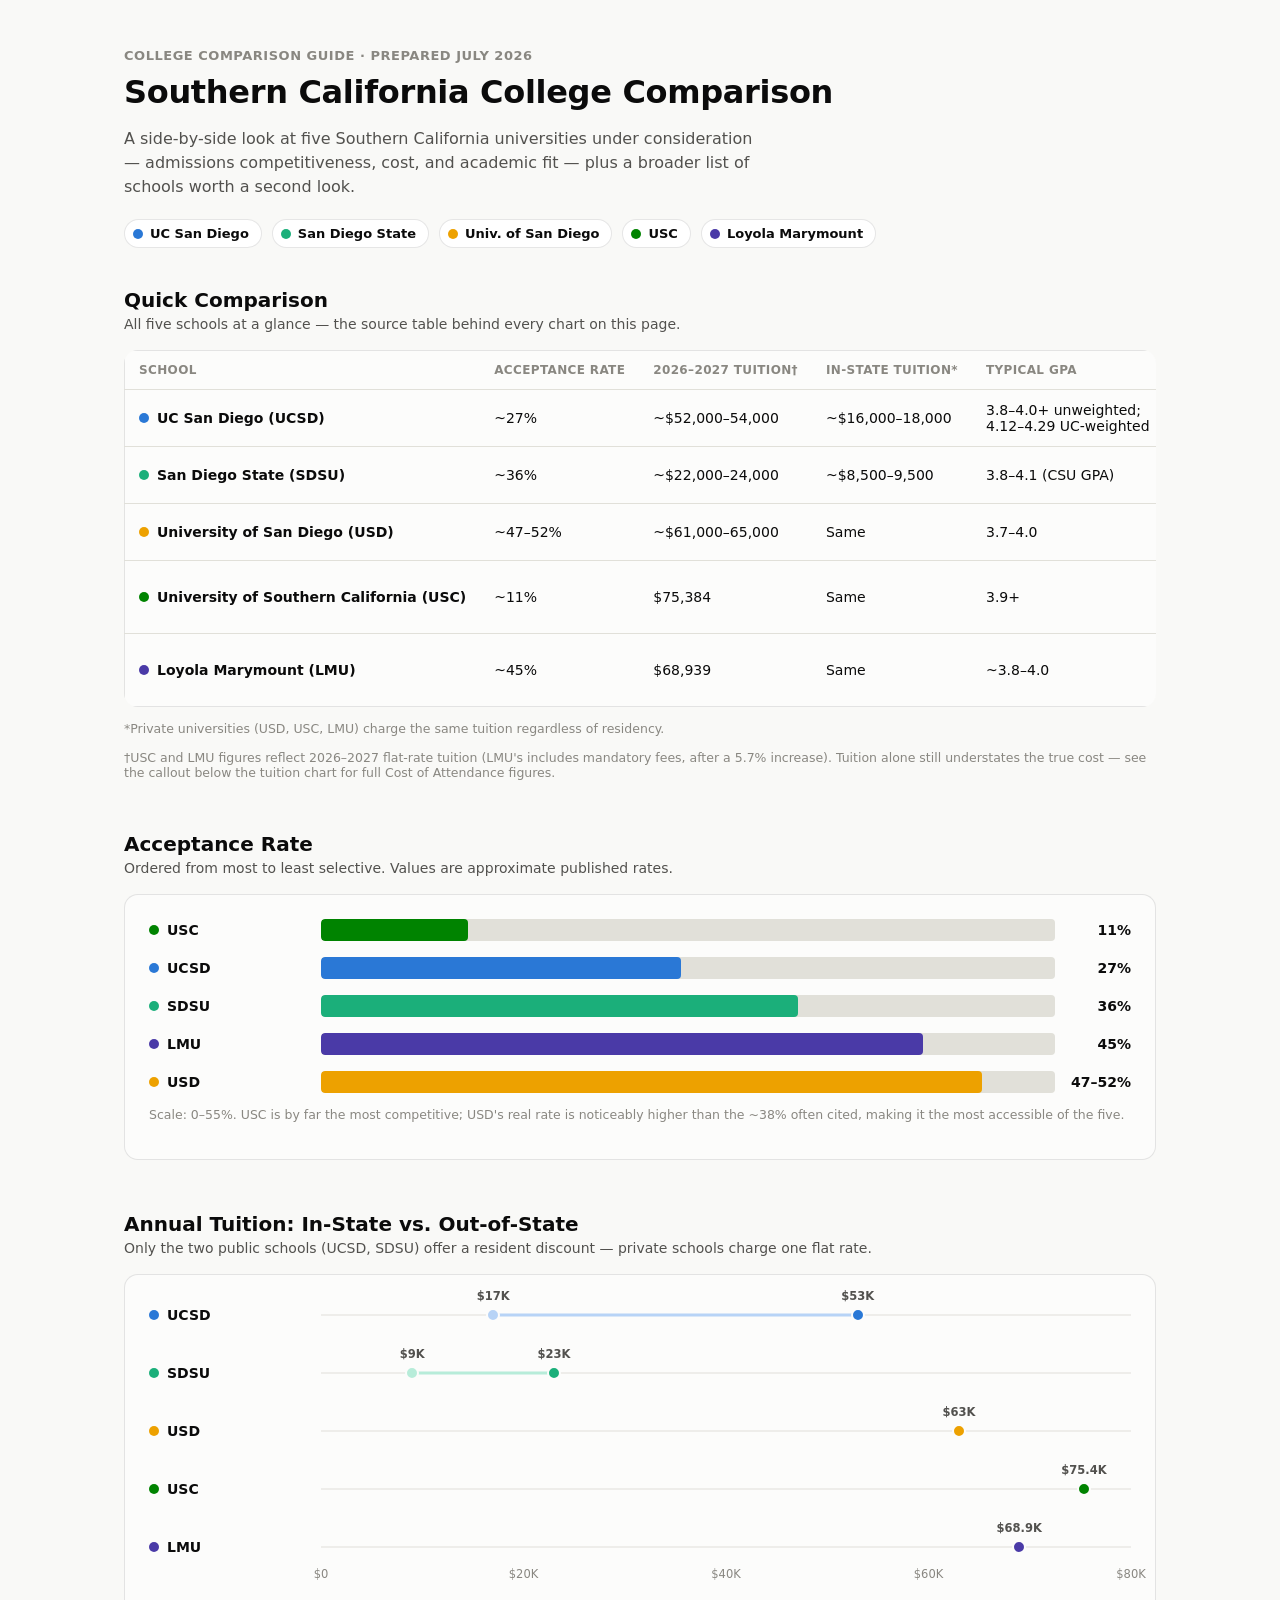
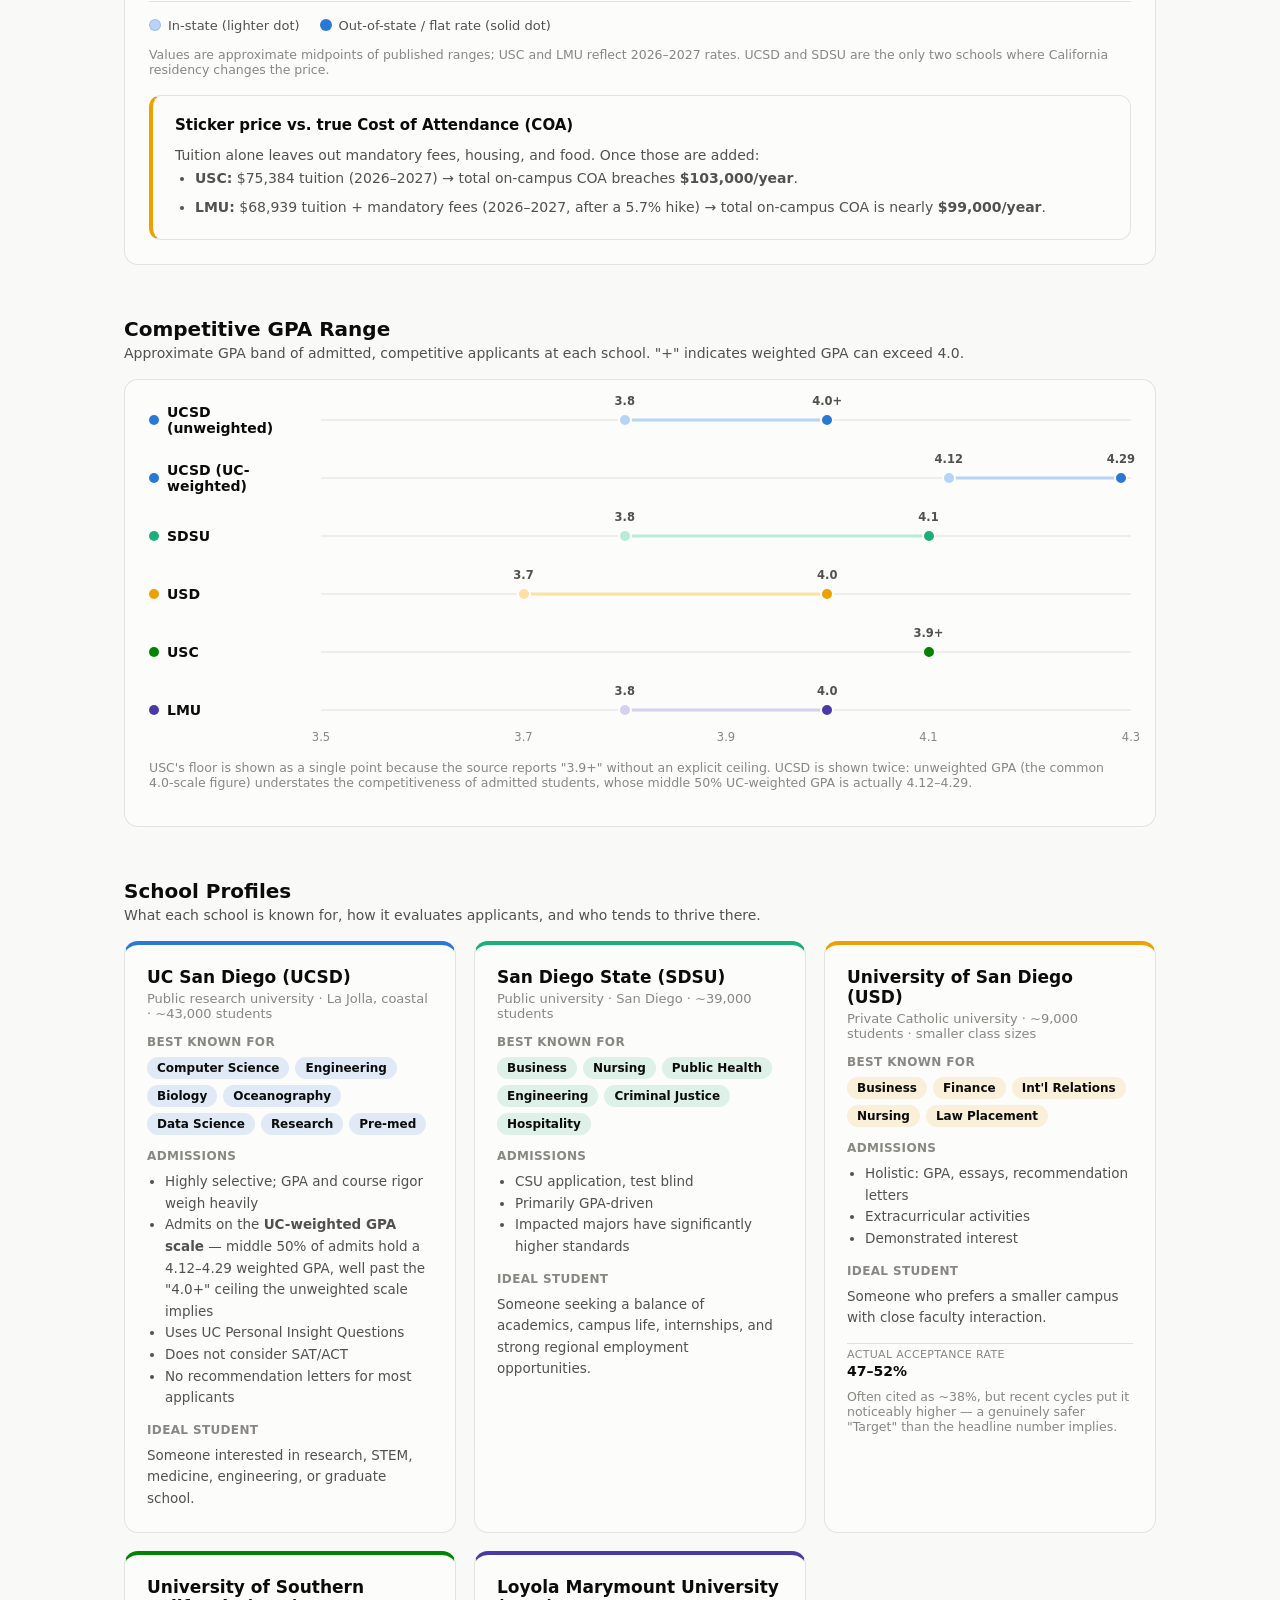
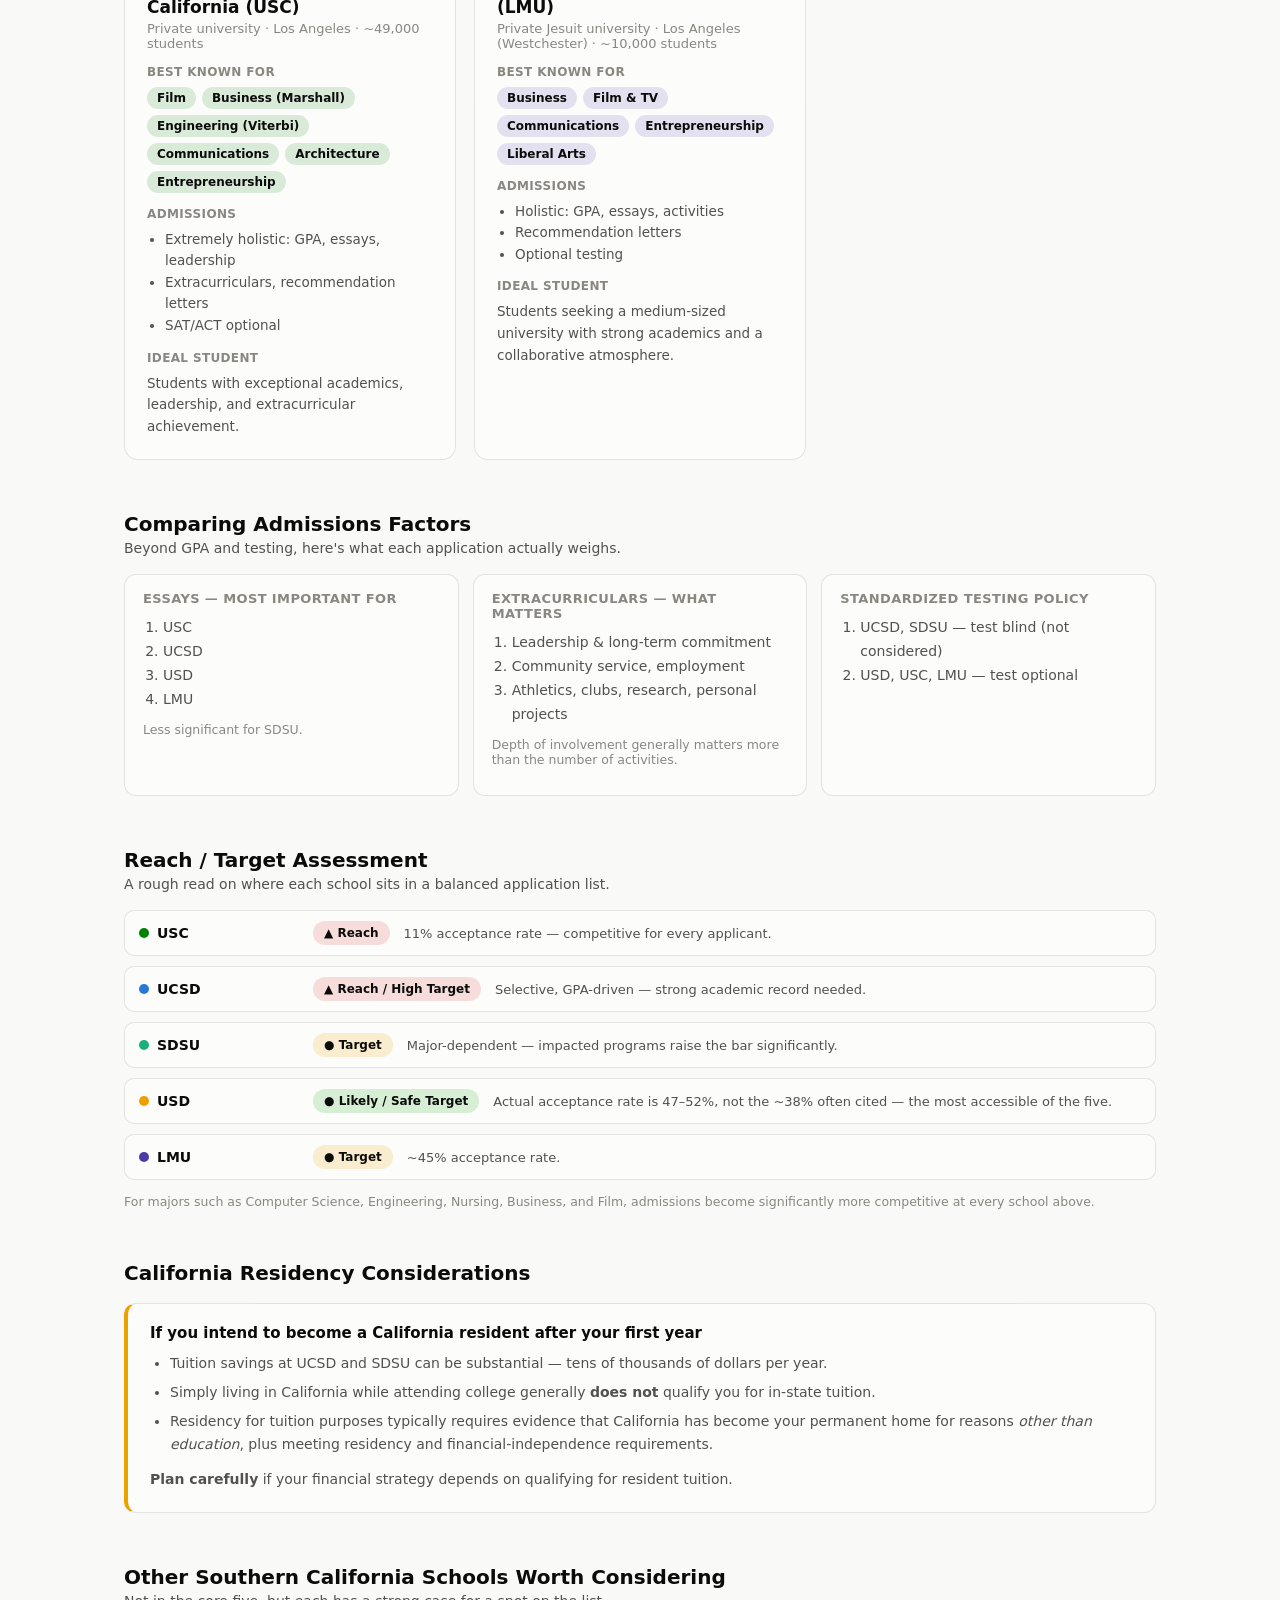
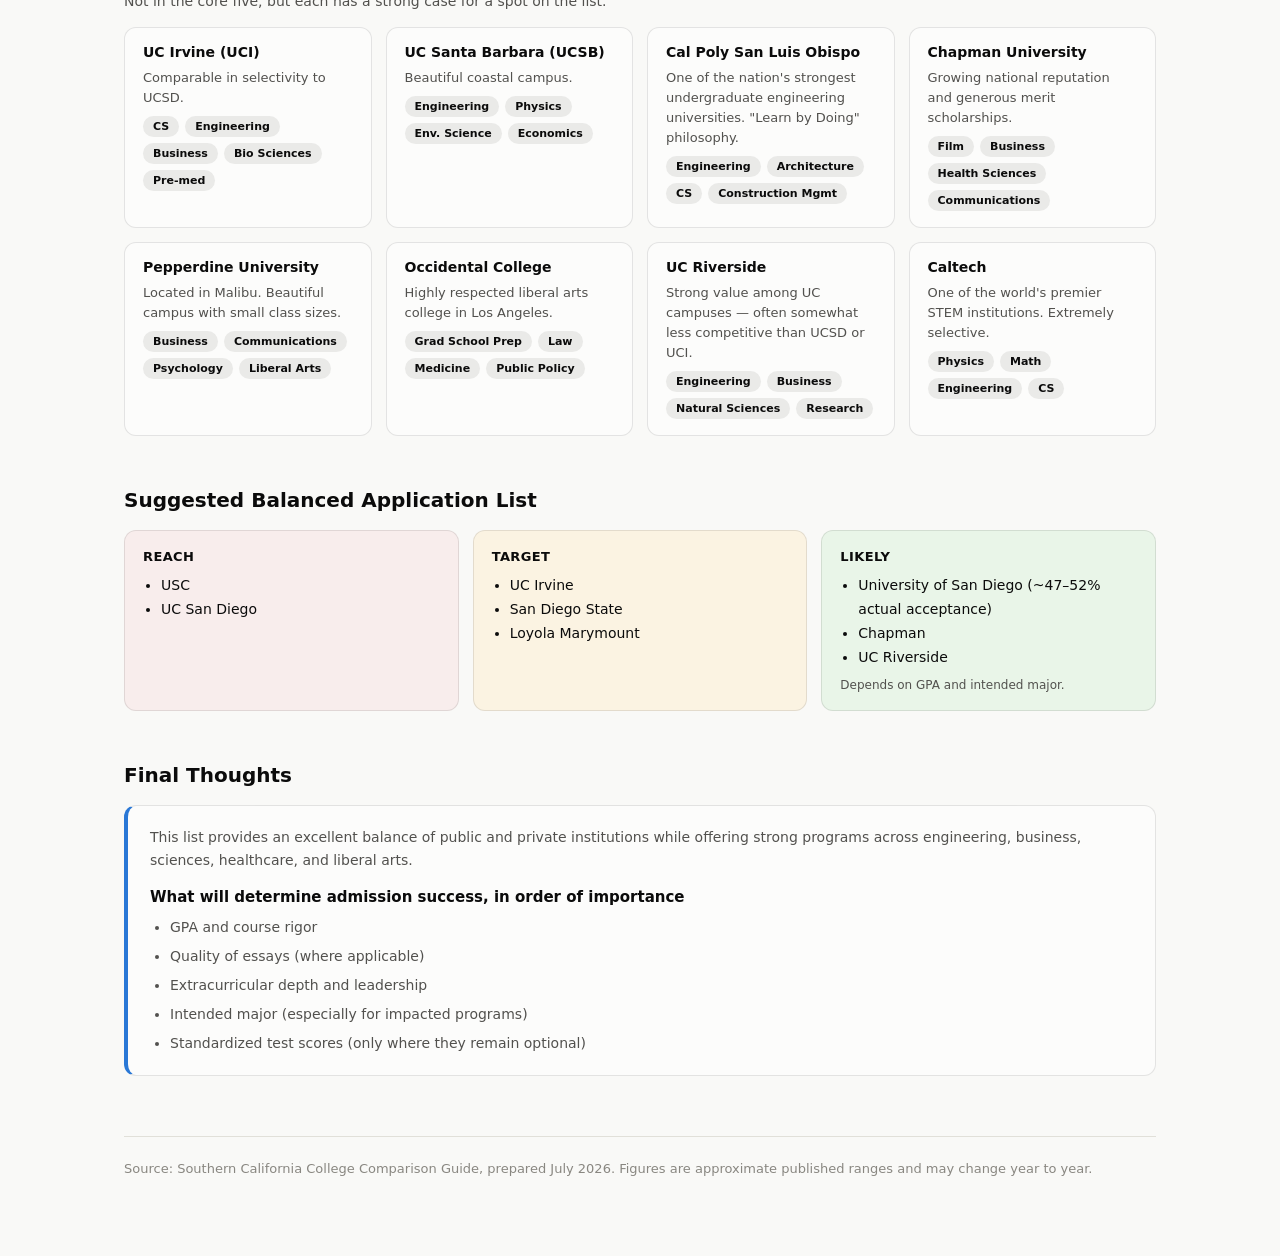
==== commit 734c2b7b: "data updates" ====
--- a/socal-college-report.html
+++ b/socal-college-report.html
@@ -496,7 +496,7 @@
           <tr>
             <th scope="col">School</th>
             <th scope="col">Acceptance Rate</th>
-            <th scope="col">Out-of-State Tuition</th>
+            <th scope="col">2026&ndash;2027 Tuition&dagger;</th>
             <th scope="col">In-State Tuition*</th>
             <th scope="col">Typical GPA</th>
             <th scope="col">SAT</th>
@@ -510,7 +510,7 @@
             <td class="num">~27%</td>
             <td class="num">~$52,000&ndash;54,000</td>
             <td class="num">~$16,000&ndash;18,000</td>
-            <td class="num">3.8&ndash;4.0+</td>
+            <td class="num">3.8&ndash;4.0+ unweighted;<br>4.12&ndash;4.29 UC-weighted</td>
             <td>Not considered</td>
             <td>Not considered</td>
             <td><span class="pill pill-blind">Test Blind</span></td>
@@ -527,7 +527,7 @@
           </tr>
           <tr>
             <td><span class="school-cell"><span class="swatch" style="background:var(--usd)"></span>University of San Diego (USD)</span></td>
-            <td class="num">~38%</td>
+            <td class="num">~47&ndash;52%</td>
             <td class="num">~$61,000&ndash;65,000</td>
             <td class="num">Same</td>
             <td class="num">3.7&ndash;4.0</td>
@@ -538,7 +538,7 @@
           <tr>
             <td><span class="school-cell"><span class="swatch" style="background:var(--usc)"></span>University of Southern California (USC)</span></td>
             <td class="num">~11%</td>
-            <td class="num">~$72,000</td>
+            <td class="num">$75,384</td>
             <td class="num">Same</td>
             <td class="num">3.9+</td>
             <td>1490&ndash;1550 (if submitted)</td>
@@ -548,7 +548,7 @@
           <tr>
             <td><span class="school-cell"><span class="swatch" style="background:var(--lmu)"></span>Loyola Marymount (LMU)</span></td>
             <td class="num">~45%</td>
-            <td class="num">~$63,000&ndash;66,000</td>
+            <td class="num">$68,939</td>
             <td class="num">Same</td>
             <td class="num">~3.8&ndash;4.0</td>
             <td>1280&ndash;1400 (if submitted)</td>
@@ -559,6 +559,7 @@
       </table>
     </div>
     <p class="chart-note">*Private universities (USD, USC, LMU) charge the same tuition regardless of residency.</p>
+    <p class="chart-note">&dagger;USC and LMU figures reflect 2026&ndash;2027 flat-rate tuition (LMU's includes mandatory fees, after a 5.7% increase). Tuition alone still understates the true cost &mdash; see the callout below the tuition chart for full Cost of Attendance figures.</p>
   </section>
 
   <!-- ================= ACCEPTANCE RATE CHART ================= -->
@@ -568,34 +569,34 @@
       <p class="section-sub">Ordered from most to least selective. Values are approximate published rates.</p>
     </div>
     <div class="card">
-      <div class="bar-chart" role="img" aria-label="Acceptance rate by school: USC 11%, UCSD 27%, SDSU 36%, USD 38%, LMU 45%">
+      <div class="bar-chart" role="img" aria-label="Acceptance rate by school: USC 11%, UCSD 27%, SDSU 36%, LMU 45%, USD 47 to 52%">
         <div class="bar-row">
           <span class="bar-label"><span class="swatch" style="background:var(--usc)"></span>USC</span>
-          <div class="bar-track"><div class="bar-fill" style="width:22%; background:var(--usc);" title="USC — 11% acceptance rate"></div></div>
+          <div class="bar-track"><div class="bar-fill" style="width:20%; background:var(--usc);" title="USC — 11% acceptance rate"></div></div>
           <span class="bar-value">11%</span>
         </div>
         <div class="bar-row">
           <span class="bar-label"><span class="swatch" style="background:var(--ucsd)"></span>UCSD</span>
-          <div class="bar-track"><div class="bar-fill" style="width:54%; background:var(--ucsd);" title="UCSD — 27% acceptance rate"></div></div>
+          <div class="bar-track"><div class="bar-fill" style="width:49%; background:var(--ucsd);" title="UCSD — 27% acceptance rate"></div></div>
           <span class="bar-value">27%</span>
         </div>
         <div class="bar-row">
           <span class="bar-label"><span class="swatch" style="background:var(--sdsu)"></span>SDSU</span>
-          <div class="bar-track"><div class="bar-fill" style="width:72%; background:var(--sdsu);" title="SDSU — 36% acceptance rate"></div></div>
+          <div class="bar-track"><div class="bar-fill" style="width:65%; background:var(--sdsu);" title="SDSU — 36% acceptance rate"></div></div>
           <span class="bar-value">36%</span>
+        </div>
+        <div class="bar-row">
+          <span class="bar-label"><span class="swatch" style="background:var(--lmu)"></span>LMU</span>
+          <div class="bar-track"><div class="bar-fill" style="width:82%; background:var(--lmu);" title="LMU — 45% acceptance rate"></div></div>
+          <span class="bar-value">45%</span>
         </div>
         <div class="bar-row">
           <span class="bar-label"><span class="swatch" style="background:var(--usd)"></span>USD</span>
-          <div class="bar-track"><div class="bar-fill" style="width:76%; background:var(--usd);" title="USD — 38% acceptance rate"></div></div>
-          <span class="bar-value">38%</span>
-        </div>
-        <div class="bar-row">
-          <span class="bar-label"><span class="swatch" style="background:var(--lmu)"></span>LMU</span>
-          <div class="bar-track"><div class="bar-fill" style="width:90%; background:var(--lmu);" title="LMU — 45% acceptance rate"></div></div>
-          <span class="bar-value">45%</span>
-        </div>
-      </div>
-      <p class="chart-note">Scale: 0&ndash;50%. USC is by far the most competitive; LMU is the most accessible of the five.</p>
+          <div class="bar-track"><div class="bar-fill" style="width:90%; background:var(--usd);" title="USD — 47–52% acceptance rate (recent cycles), not the ~38% sometimes cited"></div></div>
+          <span class="bar-value">47&ndash;52%</span>
+        </div>
+      </div>
+      <p class="chart-note">Scale: 0&ndash;55%. USC is by far the most competitive; USD's real rate is noticeably higher than the ~38% often cited, making it the most accessible of the five.</p>
     </div>
   </section>
 
@@ -606,52 +607,52 @@
       <p class="section-sub">Only the two public schools (UCSD, SDSU) offer a resident discount — private schools charge one flat rate.</p>
     </div>
     <div class="card">
-      <div class="dumbbell-chart" role="img" aria-label="Tuition ranges by school, in-state versus out-of-state, midpoints: UCSD 17k-53k, SDSU 9k-23k, USD 63k flat, USC 72k flat, LMU 64.5k flat">
-        <!-- scale 0 - 76000 -->
+      <div class="dumbbell-chart" role="img" aria-label="Tuition ranges by school, in-state versus out-of-state, midpoints: UCSD 17k-53k, SDSU 9k-23k, USD 63k flat, USC 75.4k flat (2026-2027), LMU 68.9k flat (2026-2027, includes mandatory fees)">
+        <!-- scale 0 - 80000 -->
         <div class="dumbbell-row">
           <span class="dumbbell-label"><span class="swatch" style="background:var(--ucsd)"></span>UCSD</span>
           <div class="dumbbell-track">
             <div class="dumbbell-axis-line"></div>
-            <div class="dumbbell-connector" style="left:22.4%; width:47.4%; background:var(--ucsd-tint);"></div>
-            <div class="dumbbell-value above" style="left:22.4%;">$17K</div>
-            <div class="dumbbell-dot" style="left:22.4%; background:var(--ucsd-tint); border-color:var(--surface-1);" title="UCSD in-state — ~$17,000"></div>
-            <div class="dumbbell-dot" style="left:69.7%; background:var(--ucsd);" title="UCSD out-of-state — ~$53,000"></div>
-            <div class="dumbbell-value above" style="left:69.7%;">$53K</div>
+            <div class="dumbbell-connector" style="left:21.25%; width:45%; background:var(--ucsd-tint);"></div>
+            <div class="dumbbell-value above" style="left:21.25%;">$17K</div>
+            <div class="dumbbell-dot" style="left:21.25%; background:var(--ucsd-tint); border-color:var(--surface-1);" title="UCSD in-state — ~$17,000"></div>
+            <div class="dumbbell-dot" style="left:66.25%; background:var(--ucsd);" title="UCSD out-of-state — ~$53,000"></div>
+            <div class="dumbbell-value above" style="left:66.25%;">$53K</div>
           </div>
         </div>
         <div class="dumbbell-row">
           <span class="dumbbell-label"><span class="swatch" style="background:var(--sdsu)"></span>SDSU</span>
           <div class="dumbbell-track">
             <div class="dumbbell-axis-line"></div>
-            <div class="dumbbell-connector" style="left:11.8%; width:18.5%; background:var(--sdsu-tint);"></div>
-            <div class="dumbbell-value above" style="left:11.8%;">$9K</div>
-            <div class="dumbbell-dot" style="left:11.8%; background:var(--sdsu-tint); border-color:var(--surface-1);" title="SDSU in-state — ~$9,000"></div>
-            <div class="dumbbell-dot" style="left:30.3%; background:var(--sdsu);" title="SDSU out-of-state — ~$23,000"></div>
-            <div class="dumbbell-value above" style="left:30.3%;">$23K</div>
+            <div class="dumbbell-connector" style="left:11.25%; width:17.5%; background:var(--sdsu-tint);"></div>
+            <div class="dumbbell-value above" style="left:11.25%;">$9K</div>
+            <div class="dumbbell-dot" style="left:11.25%; background:var(--sdsu-tint); border-color:var(--surface-1);" title="SDSU in-state — ~$9,000"></div>
+            <div class="dumbbell-dot" style="left:28.75%; background:var(--sdsu);" title="SDSU out-of-state — ~$23,000"></div>
+            <div class="dumbbell-value above" style="left:28.75%;">$23K</div>
           </div>
         </div>
         <div class="dumbbell-row">
           <span class="dumbbell-label"><span class="swatch" style="background:var(--usd)"></span>USD</span>
           <div class="dumbbell-track">
             <div class="dumbbell-axis-line"></div>
-            <div class="dumbbell-dot" style="left:82.9%; background:var(--usd);" title="USD — ~$63,000 flat rate"></div>
-            <div class="dumbbell-value above" style="left:82.9%;">$63K</div>
+            <div class="dumbbell-dot" style="left:78.75%; background:var(--usd);" title="USD — ~$63,000 flat rate"></div>
+            <div class="dumbbell-value above" style="left:78.75%;">$63K</div>
           </div>
         </div>
         <div class="dumbbell-row">
           <span class="dumbbell-label"><span class="swatch" style="background:var(--usc)"></span>USC</span>
           <div class="dumbbell-track">
             <div class="dumbbell-axis-line"></div>
-            <div class="dumbbell-dot" style="left:94.7%; background:var(--usc);" title="USC — $72,000 flat rate"></div>
-            <div class="dumbbell-value above" style="left:94.7%;">$72K</div>
+            <div class="dumbbell-dot" style="left:94.2%; background:var(--usc);" title="USC — $75,384 flat tuition (2026–2027); true on-campus COA exceeds $103,000/yr"></div>
+            <div class="dumbbell-value above" style="left:94.2%;">$75.4K</div>
           </div>
         </div>
         <div class="dumbbell-row">
           <span class="dumbbell-label"><span class="swatch" style="background:var(--lmu)"></span>LMU</span>
           <div class="dumbbell-track">
             <div class="dumbbell-axis-line"></div>
-            <div class="dumbbell-dot" style="left:84.9%; background:var(--lmu);" title="LMU — ~$64,500 flat rate"></div>
-            <div class="dumbbell-value above" style="left:84.9%;">$64.5K</div>
+            <div class="dumbbell-dot" style="left:86.2%; background:var(--lmu);" title="LMU — $68,939 tuition + mandatory fees (2026–2027, after 5.7% increase); true on-campus COA is nearly $99,000/yr"></div>
+            <div class="dumbbell-value above" style="left:86.2%;">$68.9K</div>
           </div>
         </div>
       </div>
@@ -659,16 +660,25 @@
         <div></div>
         <div class="tick-row">
           <span class="tick-mark" style="left:0%;">$0</span>
-          <span class="tick-mark" style="left:26.3%;">$20K</span>
-          <span class="tick-mark" style="left:52.6%;">$40K</span>
-          <span class="tick-mark" style="left:78.9%;">$60K</span>
+          <span class="tick-mark" style="left:25%;">$20K</span>
+          <span class="tick-mark" style="left:50%;">$40K</span>
+          <span class="tick-mark" style="left:75%;">$60K</span>
+          <span class="tick-mark" style="left:100%;">$80K</span>
         </div>
       </div>
       <div class="legend-row">
         <span class="legend-item"><span class="legend-dot" style="background:var(--ucsd-tint); border:1px solid var(--border);"></span>In-state (lighter dot)</span>
         <span class="legend-item"><span class="legend-dot" style="background:var(--ucsd);"></span>Out-of-state / flat rate (solid dot)</span>
       </div>
-      <p class="chart-note">Values are approximate midpoints of published ranges. UCSD and SDSU are the only two schools where California residency changes the price.</p>
+      <p class="chart-note">Values are approximate midpoints of published ranges; USC and LMU reflect 2026&ndash;2027 rates. UCSD and SDSU are the only two schools where California residency changes the price.</p>
+      <div class="callout" style="margin-top:18px;">
+        <h3>Sticker price vs. true Cost of Attendance (COA)</h3>
+        <p>Tuition alone leaves out mandatory fees, housing, and food. Once those are added:</p>
+        <ul>
+          <li><strong>USC:</strong> $75,384 tuition (2026&ndash;2027) &rarr; total on-campus COA breaches <strong>$103,000/year</strong>.</li>
+          <li><strong>LMU:</strong> $68,939 tuition + mandatory fees (2026&ndash;2027, after a 5.7% hike) &rarr; total on-campus COA is nearly <strong>$99,000/year</strong>.</li>
+        </ul>
+      </div>
     </div>
   </section>
 
@@ -679,17 +689,28 @@
       <p class="section-sub">Approximate GPA band of admitted, competitive applicants at each school. "+" indicates weighted GPA can exceed 4.0.</p>
     </div>
     <div class="card">
-      <div class="dumbbell-chart" role="img" aria-label="Competitive GPA ranges: UCSD 3.8 to 4.0+, SDSU 3.8 to 4.1, USD 3.7 to 4.0, USC 3.9+, LMU 3.8 to 4.0">
+      <div class="dumbbell-chart" role="img" aria-label="Competitive GPA ranges: UCSD unweighted 3.8 to 4.0+, UCSD UC-weighted 4.12 to 4.29, SDSU 3.8 to 4.1, USD 3.7 to 4.0, USC 3.9+, LMU 3.8 to 4.0">
         <!-- scale 3.5 - 4.3 -->
         <div class="dumbbell-row">
-          <span class="dumbbell-label"><span class="swatch" style="background:var(--ucsd)"></span>UCSD</span>
+          <span class="dumbbell-label"><span class="swatch" style="background:var(--ucsd)"></span>UCSD (unweighted)</span>
           <div class="dumbbell-track">
             <div class="dumbbell-axis-line"></div>
             <div class="dumbbell-connector" style="left:37.5%; width:25%; background:var(--ucsd-tint);"></div>
             <div class="dumbbell-value above" style="left:37.5%;">3.8</div>
-            <div class="dumbbell-dot" style="left:37.5%; background:var(--ucsd-tint); border-color:var(--surface-1);" title="UCSD — GPA floor ~3.8"></div>
-            <div class="dumbbell-dot" style="left:62.5%; background:var(--ucsd);" title="UCSD — GPA ceiling 4.0+"></div>
+            <div class="dumbbell-dot" style="left:37.5%; background:var(--ucsd-tint); border-color:var(--surface-1);" title="UCSD — unweighted GPA floor ~3.8"></div>
+            <div class="dumbbell-dot" style="left:62.5%; background:var(--ucsd);" title="UCSD — unweighted GPA ceiling 4.0+"></div>
             <div class="dumbbell-value above" style="left:62.5%;">4.0+</div>
+          </div>
+        </div>
+        <div class="dumbbell-row">
+          <span class="dumbbell-label"><span class="swatch" style="background:var(--ucsd)"></span>UCSD (UC-weighted)</span>
+          <div class="dumbbell-track">
+            <div class="dumbbell-axis-line"></div>
+            <div class="dumbbell-connector" style="left:77.5%; width:21.25%; background:var(--ucsd-tint);"></div>
+            <div class="dumbbell-value above" style="left:77.5%;">4.12</div>
+            <div class="dumbbell-dot" style="left:77.5%; background:var(--ucsd-tint); border-color:var(--surface-1);" title="UCSD — middle 50% weighted GPA floor 4.12"></div>
+            <div class="dumbbell-dot" style="left:98.75%; background:var(--ucsd);" title="UCSD — middle 50% weighted GPA ceiling 4.29"></div>
+            <div class="dumbbell-value above" style="left:98.75%;">4.29</div>
           </div>
         </div>
         <div class="dumbbell-row">
@@ -744,7 +765,7 @@
           <span class="tick-mark" style="left:100%;">4.3</span>
         </div>
       </div>
-      <p class="chart-note">USC's floor is shown as a single point because the source reports "3.9+" without an explicit ceiling.</p>
+      <p class="chart-note">USC's floor is shown as a single point because the source reports "3.9+" without an explicit ceiling. UCSD is shown twice: unweighted GPA (the common 4.0-scale figure) understates the competitiveness of admitted students, whose middle 50% UC-weighted GPA is actually 4.12&ndash;4.29.</p>
     </div>
   </section>
 
@@ -771,6 +792,7 @@
           <h4>Admissions</h4>
           <ul>
             <li>Highly selective; GPA and course rigor weigh heavily</li>
+            <li>Admits on the <strong>UC-weighted GPA scale</strong> — middle 50% of admits hold a 4.12&ndash;4.29 weighted GPA, well past the "4.0+" ceiling the unweighted scale implies</li>
             <li>Uses UC Personal Insight Questions</li>
             <li>Does not consider SAT/ACT</li>
             <li>No recommendation letters for most applicants</li>
@@ -830,6 +852,13 @@
           <h4>Ideal Student</h4>
           <p>Someone who prefers a smaller campus with close faculty interaction.</p>
         </div>
+        <div class="stat-line-row">
+          <div class="stat-line">
+            <span class="stat-k">Actual acceptance rate</span>
+            <span class="stat-v">47&ndash;52%</span>
+          </div>
+        </div>
+        <p class="chart-note" style="margin-top:-4px;">Often cited as ~38%, but recent cycles put it noticeably higher &mdash; a genuinely safer "Target" than the headline number implies.</p>
       </article>
 
       <article class="profile-card" style="--accent: var(--usc);">
@@ -942,13 +971,13 @@
       </div>
       <div class="badge-row">
         <span class="bschool"><span class="swatch" style="background:var(--usd)"></span>USD</span>
-        <span class="badge badge-target">&#9679; Target</span>
-        <span class="badge-note">Holistic review with a broader admit range.</span>
+        <span class="badge badge-likely">&#9679; Likely / Safe Target</span>
+        <span class="badge-note">Actual acceptance rate is 47&ndash;52%, not the ~38% often cited — the most accessible of the five.</span>
       </div>
       <div class="badge-row">
         <span class="bschool"><span class="swatch" style="background:var(--lmu)"></span>LMU</span>
         <span class="badge badge-target">&#9679; Target</span>
-        <span class="badge-note">Most accessible of the five at ~45% acceptance.</span>
+        <span class="badge-note">~45% acceptance rate.</span>
       </div>
     </div>
     <p class="chart-note">For majors such as Computer Science, Engineering, Nursing, Business, and Film, admissions become significantly more competitive at every school above.</p>
@@ -1032,11 +1061,11 @@
       </div>
       <div class="app-list-col target">
         <h4>Target</h4>
-        <ul><li>UC Irvine</li><li>San Diego State</li><li>Loyola Marymount</li><li>University of San Diego</li></ul>
+        <ul><li>UC Irvine</li><li>San Diego State</li><li>Loyola Marymount</li></ul>
       </div>
       <div class="app-list-col likely">
         <h4>Likely</h4>
-        <ul><li>Chapman</li><li>UC Riverside</li></ul>
+        <ul><li>University of San Diego (~47&ndash;52% actual acceptance)</li><li>Chapman</li><li>UC Riverside</li></ul>
         <p style="font-size:12px; color:var(--text-secondary); margin:8px 0 0;">Depends on GPA and intended major.</p>
       </div>
     </div>
